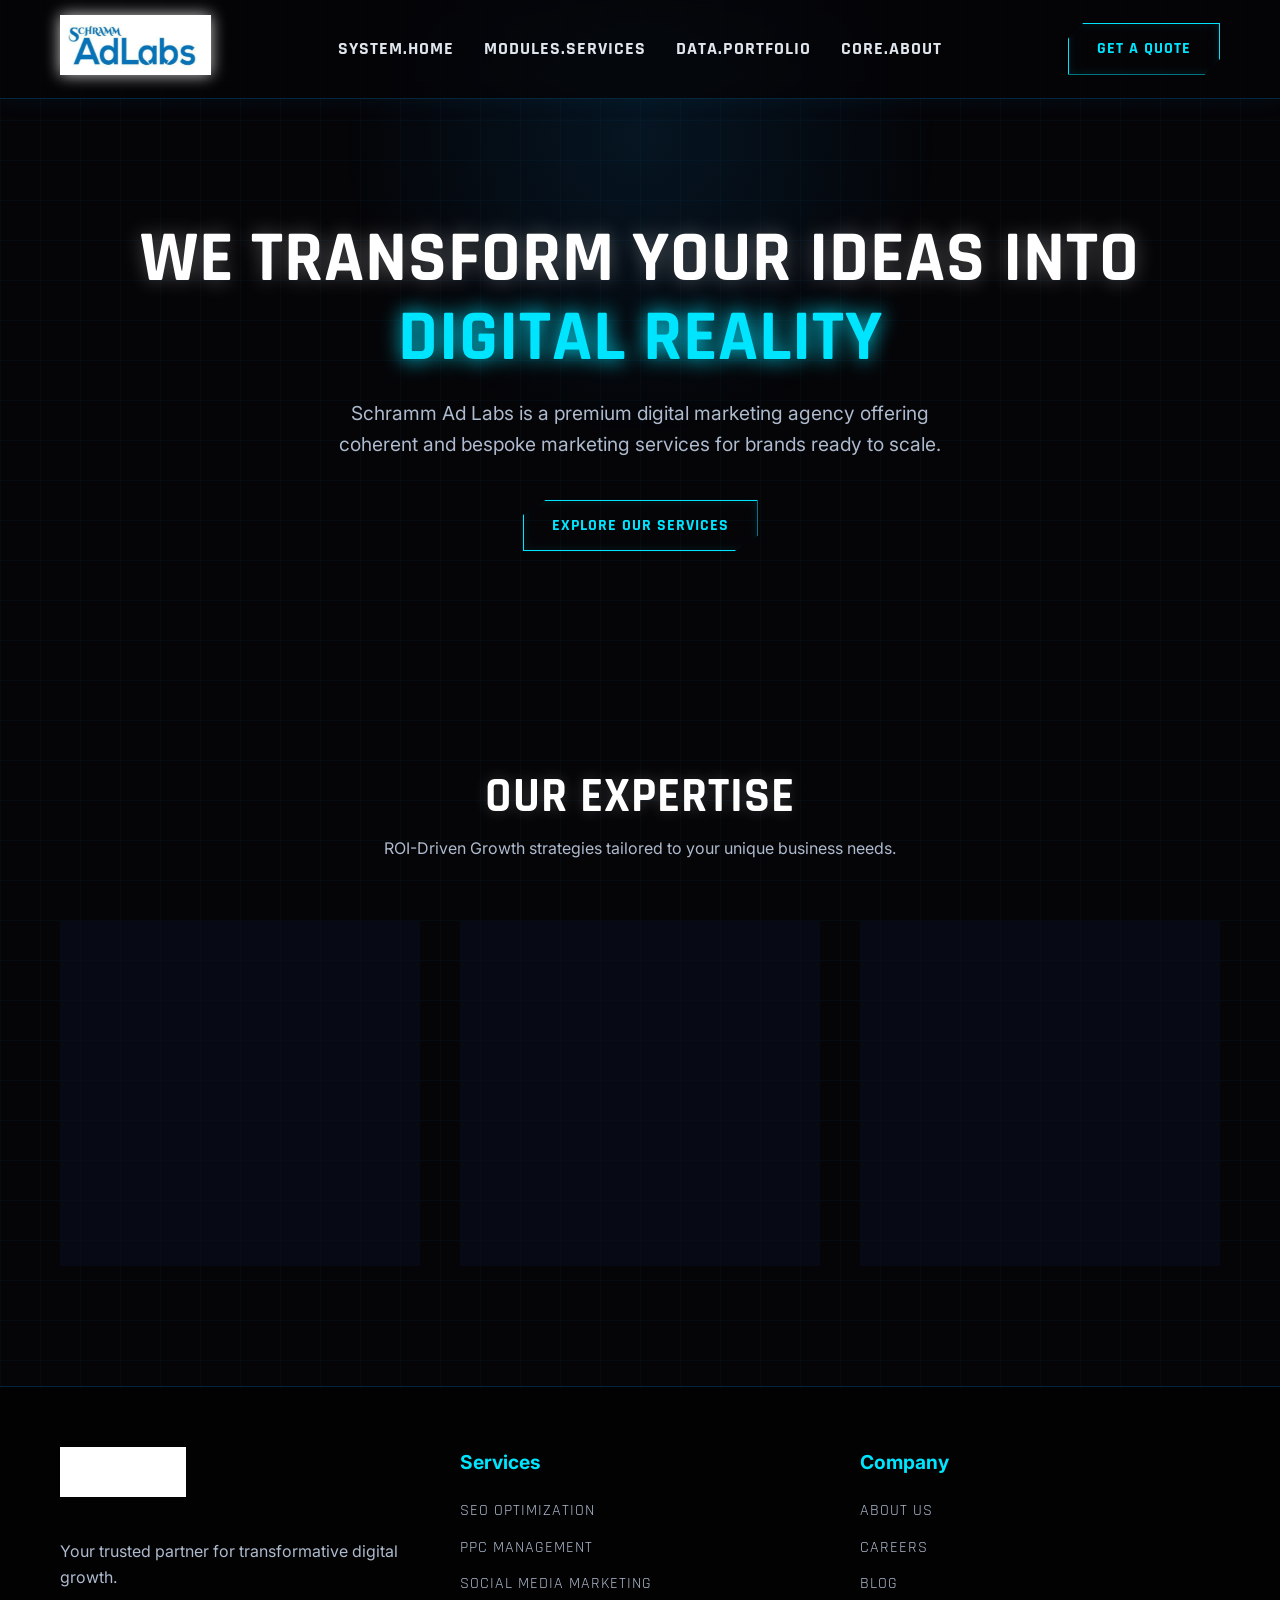
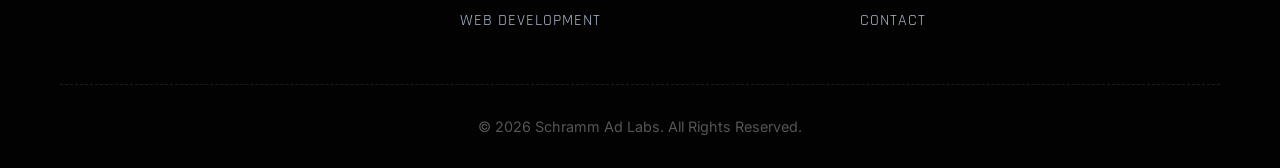
==== index.html @ 6c37725a "Update index.html" ====
<!DOCTYPE html>
<html lang="en">
<head>
    <meta charset="utf-8">
    <meta http-equiv="X-UA-Compatible" content="IE=edge">
    <meta name="viewport" content="width=device-width, initial-scale=1, maximum-scale=5, user-scalable=yes">
    <title>Schramm Ad Labs | High-Tech Digital Agency</title>
    <meta name="description" content="Grow your business with Schramm Ad Labs, a premium digital marketing agency offering SEO, PPC, social media marketing, and performance-driven strategies.">
    
    <!-- Google Fonts for Premium & High-Tech Typography -->
    <link rel="preconnect" href="https://fonts.googleapis.com">
    <link rel="preconnect" href="https://fonts.gstatic.com" crossorigin>
    <link href="https://fonts.googleapis.com/css2?family=Inter:wght@300;400;600&family=Rajdhani:wght@500;700;800&display=swap" rel="stylesheet">
    <link href="https://cdnjs.cloudflare.com/ajax/libs/font-awesome/6.6.0/css/all.min.css" rel="stylesheet">

    <style>
        /* =========================================
           CSS Variables - High Tech / Cyber Theme
           ========================================= */
        :root {
            --primary-blue: #0973BA; /* Extracted from the logo */
            --neon-cyan: #00e5ff;
            --bg-dark: #050508;
            --bg-glass: rgba(10, 15, 30, 0.65);
            --text-light: #e0e6ed;
            --white: #ffffff;
            --transition: all 0.4s cubic-bezier(0.25, 0.8, 0.25, 1);
        }

        /* =========================================
           Global Reset & High-Tech Background
           ========================================= */
        * {
            margin: 0;
            padding: 0;
            box-sizing: border-box;
        }

        body {
            font-family: 'Inter', sans-serif;
            color: var(--text-light);
            background-color: var(--bg-dark);
            /* Futuristic Grid Background */
            background-image: 
                linear-gradient(rgba(9, 115, 186, 0.05) 1px, transparent 1px),
                linear-gradient(90deg, rgba(9, 115, 186, 0.05) 1px, transparent 1px);
            background-size: 40px 40px;
            line-height: 1.6;
            overflow-x: hidden;
        }

        h1, h2, h3, .nav-links a, .btn-primary {
            font-family: 'Rajdhani', sans-serif;
            text-transform: uppercase;
            letter-spacing: 1px;
        }

        a {
            text-decoration: none;
            color: inherit;
        }

        .container {
            max-width: 1200px;
            margin: 0 auto;
            padding: 0 20px;
        }

        /* =========================================
           Pre-Loader Animations
           ========================================= */
        #preloader {
            position: fixed;
            top: 0;
            left: 0;
            width: 100%;
            height: 100%;
            background-color: var(--bg-dark);
            z-index: 9999;
            display: flex;
            justify-content: center;
            align-items: center;
            transition: opacity 0.5s ease;
        }

        .loader-ring {
            width: 100px;
            height: 100px;
            border-radius: 50%;
            border: 3px solid transparent;
            border-top-color: var(--neon-cyan);
            border-bottom-color: var(--primary-blue);
            animation: spin 1.5s linear infinite;
            box-shadow: 0 0 20px rgba(0, 229, 255, 0.2);
        }

        .loader-ring::before {
            content: '';
            position: absolute;
            top: 10px; left: 10px; right: 10px; bottom: 10px;
            border-radius: 50%;
            border: 3px solid transparent;
            border-left-color: var(--neon-cyan);
            animation: spin 1s linear infinite reverse;
        }

        @keyframes spin {
            0% { transform: rotate(0deg); }
            100% { transform: rotate(360deg); }
        }

        .loaded-content {
            opacity: 0;
            animation: fadeInUp 1s ease forwards 0.2s;
        }

        /* =========================================
           Header & Glassmorphism Navigation
           ========================================= */
        header {
            background: rgba(5, 5, 8, 0.85);
            backdrop-filter: blur(15px);
            position: fixed;
            width: 100%;
            top: 0;
            z-index: 1000;
            border-bottom: 1px solid rgba(9, 115, 186, 0.3);
            padding: 15px 0;
            box-shadow: 0 0 20px rgba(9, 115, 186, 0.1);
        }

        .nav-wrapper {
            display: flex;
            justify-content: space-between;
            align-items: center;
        }

        .logo img {
            max-height: 60px;
            filter: drop-shadow(0 0 8px rgba(255, 255, 255, 0.8));
            animation: pulseGlow 3s infinite alternate;
        }

        .nav-links {
            display: flex;
            gap: 30px;
            list-style: none;
        }

        .nav-links a {
            font-weight: 700;
            font-size: 1.1rem;
            color: var(--text-light);
            transition: var(--transition);
            position: relative;
        }

        .nav-links a::after {
            content: '';
            position: absolute;
            width: 0;
            height: 2px;
            bottom: -5px;
            left: 0;
            background-color: var(--neon-cyan);
            transition: var(--transition);
            box-shadow: 0 0 10px var(--neon-cyan);
        }

        .nav-links a:hover {
            color: var(--neon-cyan);
            text-shadow: 0 0 8px var(--neon-cyan);
        }

        .nav-links a:hover::after {
            width: 100%;
        }

        /* =========================================
           High-Tech Buttons
           ========================================= */
        .btn-primary {
            background: transparent;
            color: var(--neon-cyan);
            padding: 12px 28px;
            font-weight: 700;
            display: inline-block;
            transition: var(--transition);
            border: 1px solid var(--neon-cyan);
            box-shadow: 0 0 10px rgba(0, 229, 255, 0.2), inset 0 0 10px rgba(0, 229, 255, 0.1);
            position: relative;
            overflow: hidden;
            clip-path: polygon(10% 0, 100% 0, 100% 70%, 90% 100%, 0 100%, 0 30%);
        }

        .btn-primary:hover {
            background: var(--neon-cyan);
            color: var(--bg-dark);
            box-shadow: 0 0 20px var(--neon-cyan), inset 0 0 10px var(--white);
            transform: translateY(-2px);
        }

        /* =========================================
           Hero Section
           ========================================= */
        .hero {
            padding: 220px 0 120px;
            text-align: center;
            position: relative;
        }

        .hero::before {
            content: '';
            position: absolute;
            top: 20%;
            left: 50%;
            transform: translate(-50%, -50%);
            width: 600px;
            height: 600px;
            background: radial-gradient(circle, rgba(9, 115, 186, 0.15) 0%, transparent 70%);
            z-index: -1;
            animation: pulseGlow 4s infinite alternate;
        }

        .hero h1 {
            font-size: 4.5rem;
            font-weight: 800;
            margin-bottom: 20px;
            color: var(--white);
            line-height: 1.1;
            text-shadow: 0 0 20px rgba(255,255,255,0.3);
            animation: slideInDown 1s ease forwards 0.3s;
            opacity: 0;
        }

        .hero h1 span {
            color: var(--neon-cyan);
            text-shadow: 0 0 20px var(--neon-cyan);
        }

        .hero p {
            font-size: 1.2rem;
            color: #aebacd;
            max-width: 650px;
            margin: 0 auto 40px;
            animation: fadeInUp 1s ease forwards 0.6s;
            opacity: 0;
        }

        /* =========================================
           Animated Services Grid
           ========================================= */
        .services {
            padding: 80px 0 120px;
        }

        .section-header {
            text-align: center;
            margin-bottom: 60px;
        }

        .section-header h2 {
            font-size: 3rem;
            font-weight: 800;
            color: var(--white);
            text-shadow: 0 0 15px rgba(255,255,255,0.2);
        }

        .services-grid {
            display: grid;
            grid-template-columns: repeat(auto-fit, minmax(320px, 1fr));
            gap: 40px;
        }

        .service-card {
            background: var(--bg-glass);
            padding: 40px;
            border: 1px solid rgba(9, 115, 186, 0.3);
            backdrop-filter: blur(10px);
            transition: var(--transition);
            position: relative;
            overflow: hidden;
            opacity: 0;
            animation: fadeInUp 1s ease forwards 0.8s;
        }

        .service-card::before, .service-card::after {
            content: '';
            position: absolute;
            width: 20px;
            height: 20px;
            border: 2px solid transparent;
            transition: var(--transition);
        }

        .service-card::before {
            top: 0; left: 0;
            border-top-color: var(--primary-blue);
            border-left-color: var(--primary-blue);
        }

        .service-card::after {
            bottom: 0; right: 0;
            border-bottom-color: var(--primary-blue);
            border-right-color: var(--primary-blue);
        }

        .service-card:hover {
            transform: translateY(-10px) scale(1.02);
            border-color: var(--neon-cyan);
            box-shadow: 0 10px 30px rgba(0, 229, 255, 0.15), inset 0 0 20px rgba(0, 229, 255, 0.05);
        }

        .service-card:hover::before, .service-card:hover::after {
            border-color: var(--neon-cyan);
            width: 100%;
            height: 100%;
            opacity: 0.2;
        }

        .service-card i {
            font-size: 3rem;
            color: var(--neon-cyan);
            margin-bottom: 20px;
            text-shadow: 0 0 15px var(--neon-cyan);
            transition: var(--transition);
        }

        .service-card:hover i {
            transform: scale(1.1);
        }

        .service-card h3 {
            font-size: 1.5rem;
            margin-bottom: 15px;
            font-weight: 700;
            color: var(--white);
        }

        /* =========================================
           Global Animations
           ========================================= */
        @keyframes fadeInUp {
            from { opacity: 0; transform: translateY(40px); }
            to { opacity: 1; transform: translateY(0); }
        }

        @keyframes slideInDown {
            from { opacity: 0; transform: translateY(-40px); }
            to { opacity: 1; transform: translateY(0); }
        }

        @keyframes pulseGlow {
            from { opacity: 0.6; filter: brightness(1); }
            to { opacity: 1; filter: brightness(1.3); }
        }

        /* =========================================
           Footer
           ========================================= */
        footer {
            background: #020203;
            border-top: 1px solid rgba(9, 115, 186, 0.3);
            padding: 60px 0 30px;
        }

        .footer-grid {
            display: grid;
            grid-template-columns: repeat(auto-fit, minmax(200px, 1fr));
            gap: 40px;
            margin-bottom: 40px;
        }

        .footer-logo img {
            max-height: 50px;
            filter: brightness(0) invert(1);
            margin-bottom: 20px;
        }

        .footer-links h4 {
            font-size: 1.2rem;
            margin-bottom: 20px;
            color: var(--neon-cyan);
        }

        .footer-links ul {
            list-style: none;
        }

        .footer-links ul li {
            margin-bottom: 10px;
        }

        .footer-links ul li a {
            color: #aebacd;
            transition: var(--transition);
            font-family: 'Rajdhani', sans-serif;
            letter-spacing: 1px;
            text-transform: uppercase;
        }

        .footer-links ul li a:hover {
            color: var(--neon-cyan);
            text-shadow: 0 0 5px var(--neon-cyan);
        }

        .footer-bottom {
            text-align: center;
            padding-top: 30px;
            border-top: 1px dashed rgba(255,255,255,0.1);
            color: #555;
            font-size: 0.9rem;
        }

        /* Responsive Design */
        @media (max-width: 768px) {
            .nav-links { display: none; }
            .hero h1 { font-size: 2.8rem; }
            .hero { padding: 150px 0 80px; }
        }
    </style>
</head>
<body>

    <!-- Preloader -->
    <div id="preloader">
        <div class="loader-ring"></div>
    </div>

    <!-- Wrapped Content for Entrance Animation -->
    <div class="loaded-content">
        
        <!-- Header / Navigation -->
        <header>
            <div class="container nav-wrapper">
                <a href="/" class="logo">
                    <img src="image_33197f.png" alt="Schramm Ad Labs Logo">
                </a>
                <ul class="nav-links">
                    <li><a href="#">System.Home</a></li>
                    <li><a href="#services">Modules.Services</a></li>
                    <li><a href="#">Data.Portfolio</a></li>
                    <li><a href="#">Core.About</a></li>
                </ul>
                <a href="#contact" class="btn-primary">Get a Quote</a>
            </div>
        </header>

        <!-- Hero Section -->
        <section class="hero">
            <div class="container">
                <h1>We Transform Your Ideas Into <span>Digital Reality</span></h1>
                <p>Schramm Ad Labs is a premium digital marketing agency offering coherent and bespoke marketing services for brands ready to scale.</p>
                <a href="#services" class="btn-primary">Explore Our Services</a>
            </div>
        </section>

        <!-- Services Section -->
        <section id="services" class="services">
            <div class="container">
                <div class="section-header">
                    <h2>Our Expertise</h2>
                    <p style="color: #aebacd;">ROI-Driven Growth strategies tailored to your unique business needs.</p>
                </div>
                <div class="services-grid">
                    <div class="service-card" style="animation-delay: 0.6s;">
                        <i class="fa-solid fa-chart-line"></i>
                        <h3>Search Engine Optimization</h3>
                        <p>Drive organic traffic with our advanced keyword optimization, backlink building, and technical SEO indexing strategies.</p>
                    </div>
                    <div class="service-card" style="animation-delay: 0.8s;">
                        <i class="fa-solid fa-bullhorn"></i>
                        <h3>Digital Marketing Strategy</h3>
                        <p>Comprehensive communication campaigns that seamlessly align with your brand's overarching marketing goals.</p>
                    </div>
                    <div class="service-card" style="animation-delay: 1.0s;">
                        <i class="fa-solid fa-laptop-code"></i>
                        <h3>Web & Content Development</h3>
                        <p>Clever, skillful developers ensuring the creation of state-of-the-art web-based products optimized for conversions.</p>
                    </div>
                </div>
            </div>
        </section>

        <!-- Footer -->
        <footer>
            <div class="container">
                <div class="footer-grid">
                    <div class="footer-logo">
                        <img src="image_33197f.png" alt="Schramm Ad Labs Logo">
                        <p style="margin-top: 15px; color: #aebacd;">Your trusted partner for transformative digital growth.</p>
                    </div>
                    <div class="footer-links">
                        <h4>Services</h4>
                        <ul>
                            <li><a href="#">SEO Optimization</a></li>
                            <li><a href="#">PPC Management</a></li>
                            <li><a href="#">Social Media Marketing</a></li>
                            <li><a href="#">Web Development</a></li>
                        </ul>
                    </div>
                    <div class="footer-links">
                        <h4>Company</h4>
                        <ul>
                            <li><a href="#">About Us</a></li>
                            <li><a href="#">Careers</a></li>
                            <li><a href="#">Blog</a></li>
                            <li><a href="#">Contact</a></li>
                        </ul>
                    </div>
                </div>
                <div class="footer-bottom">
                    <p>&copy; 2026 Schramm Ad Labs. All Rights Reserved.</p>
                </div>
            </div>
        </footer>

    </div>

    <!-- JavaScript to Handle Preloader -->
    <script>
        window.addEventListener('load', function() {
            const preloader = document.getElementById('preloader');
            setTimeout(function() {
                preloader.style.opacity = '0';
                setTimeout(function() {
                    preloader.style.display = 'none';
                }, 500); 
            }, 800);
        });
    </script>
</body>
</html>
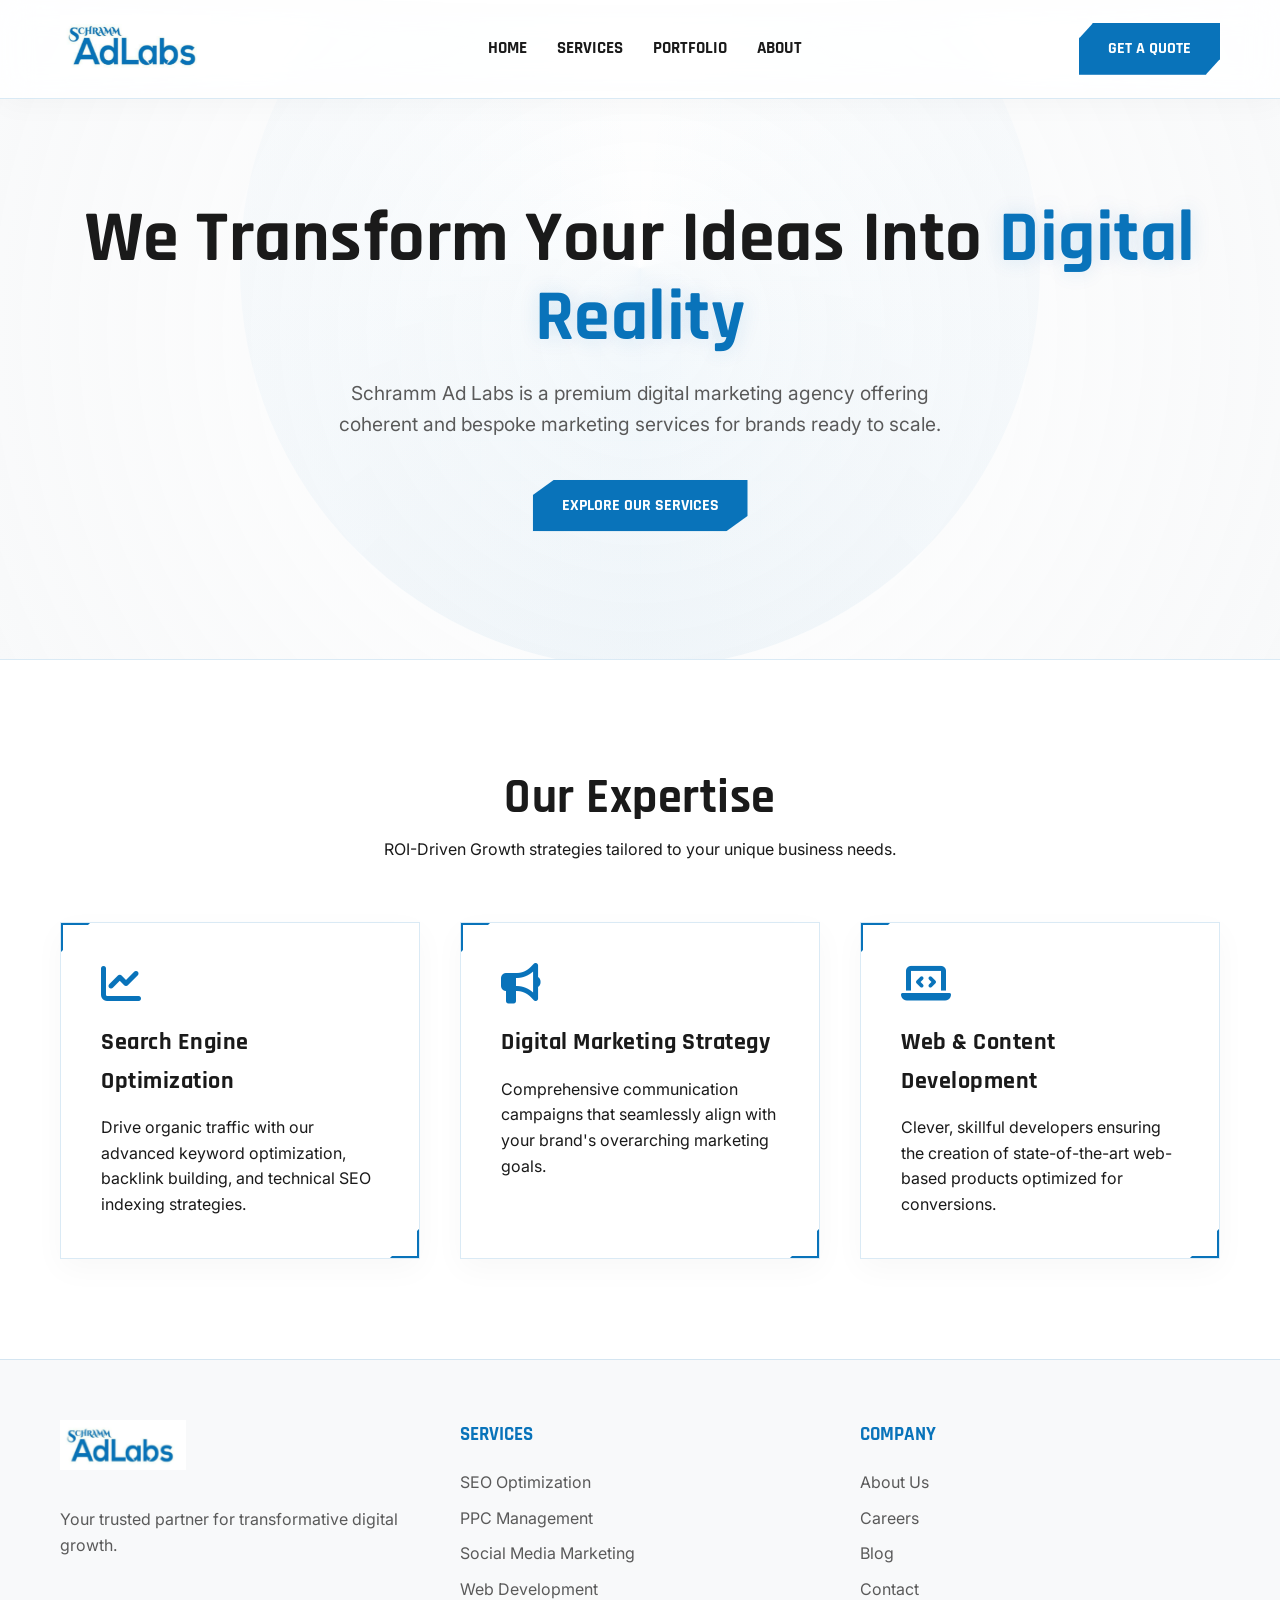
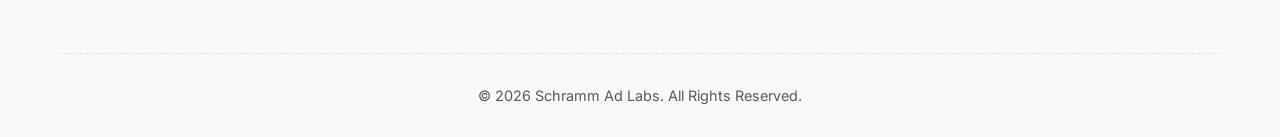
==== commit 68c8397e: "Update index.html" ====
--- a/index.html
+++ b/index.html
@@ -4,32 +4,29 @@
     <meta charset="utf-8">
     <meta http-equiv="X-UA-Compatible" content="IE=edge">
     <meta name="viewport" content="width=device-width, initial-scale=1, maximum-scale=5, user-scalable=yes">
-    <title>Schramm Ad Labs | High-Tech Digital Agency</title>
+    <title>Schramm Ad Labs | Premium Digital Marketing Agency</title>
     <meta name="description" content="Grow your business with Schramm Ad Labs, a premium digital marketing agency offering SEO, PPC, social media marketing, and performance-driven strategies.">
     
-    <!-- Google Fonts for Premium & High-Tech Typography -->
+    <!-- Google Fonts for Premium Typography (Inter + Rajdhani for tech feel) -->
     <link rel="preconnect" href="https://fonts.googleapis.com">
     <link rel="preconnect" href="https://fonts.gstatic.com" crossorigin>
-    <link href="https://fonts.googleapis.com/css2?family=Inter:wght@300;400;600&family=Rajdhani:wght@500;700;800&display=swap" rel="stylesheet">
+    <link href="https://fonts.googleapis.com/css2?family=Inter:wght@300;400;600;800&family=Rajdhani:wght@500;700&display=swap" rel="stylesheet">
     <link href="https://cdnjs.cloudflare.com/ajax/libs/font-awesome/6.6.0/css/all.min.css" rel="stylesheet">
 
     <style>
-        /* =========================================
-           CSS Variables - High Tech / Cyber Theme
-           ========================================= */
+        /* CSS Variables - High Tech Light Theme */
         :root {
             --primary-blue: #0973BA; /* Extracted from the logo */
-            --neon-cyan: #00e5ff;
-            --bg-dark: #050508;
-            --bg-glass: rgba(10, 15, 30, 0.65);
-            --text-light: #e0e6ed;
-            --white: #ffffff;
+            --tech-accent: #00d0ff;
+            --text-dark: #1A1A1A;
+            --text-light: #5A5A5A;
+            --bg-light: #F8F9FA;
+            --white: #FFFFFF;
+            --border-light: rgba(9, 115, 186, 0.15);
             --transition: all 0.4s cubic-bezier(0.25, 0.8, 0.25, 1);
         }
 
-        /* =========================================
-           Global Reset & High-Tech Background
-           ========================================= */
+        /* Global Reset & High-Tech Light Background */
         * {
             margin: 0;
             padding: 0;
@@ -38,21 +35,20 @@
 
         body {
             font-family: 'Inter', sans-serif;
-            color: var(--text-light);
-            background-color: var(--bg-dark);
-            /* Futuristic Grid Background */
+            color: var(--text-dark);
+            background-color: var(--bg-light);
+            /* Subtle Light Tech Grid */
             background-image: 
-                linear-gradient(rgba(9, 115, 186, 0.05) 1px, transparent 1px),
-                linear-gradient(90deg, rgba(9, 115, 186, 0.05) 1px, transparent 1px);
+                linear-gradient(rgba(9, 115, 186, 0.03) 1px, transparent 1px),
+                linear-gradient(90deg, rgba(9, 115, 186, 0.03) 1px, transparent 1px);
             background-size: 40px 40px;
             line-height: 1.6;
             overflow-x: hidden;
         }
 
-        h1, h2, h3, .nav-links a, .btn-primary {
+        h1, h2, h3 {
             font-family: 'Rajdhani', sans-serif;
-            text-transform: uppercase;
-            letter-spacing: 1px;
+            letter-spacing: 0.5px;
         }
 
         a {
@@ -66,16 +62,14 @@
             padding: 0 20px;
         }
 
-        /* =========================================
-           Pre-Loader Animations
-           ========================================= */
+        /* Pre-Loader Animations */
         #preloader {
             position: fixed;
             top: 0;
             left: 0;
             width: 100%;
             height: 100%;
-            background-color: var(--bg-dark);
+            background-color: var(--white);
             z-index: 9999;
             display: flex;
             justify-content: center;
@@ -88,10 +82,10 @@
             height: 100px;
             border-radius: 50%;
             border: 3px solid transparent;
-            border-top-color: var(--neon-cyan);
-            border-bottom-color: var(--primary-blue);
+            border-top-color: var(--primary-blue);
+            border-bottom-color: var(--tech-accent);
             animation: spin 1.5s linear infinite;
-            box-shadow: 0 0 20px rgba(0, 229, 255, 0.2);
+            box-shadow: 0 0 20px rgba(9, 115, 186, 0.1);
         }
 
         .loader-ring::before {
@@ -100,7 +94,7 @@
             top: 10px; left: 10px; right: 10px; bottom: 10px;
             border-radius: 50%;
             border: 3px solid transparent;
-            border-left-color: var(--neon-cyan);
+            border-left-color: var(--primary-blue);
             animation: spin 1s linear infinite reverse;
         }
 
@@ -114,19 +108,17 @@
             animation: fadeInUp 1s ease forwards 0.2s;
         }
 
-        /* =========================================
-           Header & Glassmorphism Navigation
-           ========================================= */
+        /* Header & Light Glassmorphism Navigation */
         header {
-            background: rgba(5, 5, 8, 0.85);
+            background: rgba(255, 255, 255, 0.85);
             backdrop-filter: blur(15px);
             position: fixed;
             width: 100%;
             top: 0;
             z-index: 1000;
-            border-bottom: 1px solid rgba(9, 115, 186, 0.3);
+            border-bottom: 1px solid var(--border-light);
             padding: 15px 0;
-            box-shadow: 0 0 20px rgba(9, 115, 186, 0.1);
+            box-shadow: 0 4px 30px rgba(0, 0, 0, 0.03);
         }
 
         .nav-wrapper {
@@ -137,8 +129,13 @@
 
         .logo img {
             max-height: 60px;
-            filter: drop-shadow(0 0 8px rgba(255, 255, 255, 0.8));
-            animation: pulseGlow 3s infinite alternate;
+            width: auto;
+            transition: var(--transition);
+        }
+        
+        .logo img:hover {
+            transform: scale(1.05);
+            filter: drop-shadow(0 0 10px rgba(9, 115, 186, 0.2));
         }
 
         .nav-links {
@@ -148,9 +145,11 @@
         }
 
         .nav-links a {
+            font-family: 'Rajdhani', sans-serif;
+            text-transform: uppercase;
             font-weight: 700;
-            font-size: 1.1rem;
-            color: var(--text-light);
+            font-size: 1.05rem;
+            color: var(--text-dark);
             transition: var(--transition);
             position: relative;
         }
@@ -162,96 +161,100 @@
             height: 2px;
             bottom: -5px;
             left: 0;
-            background-color: var(--neon-cyan);
-            transition: var(--transition);
-            box-shadow: 0 0 10px var(--neon-cyan);
+            background-color: var(--primary-blue);
+            transition: var(--transition);
         }
 
         .nav-links a:hover {
-            color: var(--neon-cyan);
-            text-shadow: 0 0 8px var(--neon-cyan);
+            color: var(--primary-blue);
         }
 
         .nav-links a:hover::after {
             width: 100%;
         }
 
-        /* =========================================
-           High-Tech Buttons
-           ========================================= */
+        /* Animated Tech Button */
         .btn-primary {
-            background: transparent;
-            color: var(--neon-cyan);
+            font-family: 'Rajdhani', sans-serif;
+            text-transform: uppercase;
+            background: var(--primary-blue);
+            color: var(--white);
             padding: 12px 28px;
             font-weight: 700;
             display: inline-block;
             transition: var(--transition);
-            border: 1px solid var(--neon-cyan);
-            box-shadow: 0 0 10px rgba(0, 229, 255, 0.2), inset 0 0 10px rgba(0, 229, 255, 0.1);
+            border: 1px solid var(--primary-blue);
+            box-shadow: 0 10px 20px rgba(9, 115, 186, 0.2);
             position: relative;
             overflow: hidden;
             clip-path: polygon(10% 0, 100% 0, 100% 70%, 90% 100%, 0 100%, 0 30%);
         }
 
         .btn-primary:hover {
-            background: var(--neon-cyan);
-            color: var(--bg-dark);
-            box-shadow: 0 0 20px var(--neon-cyan), inset 0 0 10px var(--white);
-            transform: translateY(-2px);
-        }
-
-        /* =========================================
-           Hero Section
-           ========================================= */
+            background: transparent;
+            color: var(--primary-blue);
+            transform: translateY(-3px);
+            box-shadow: 0 15px 25px rgba(9, 115, 186, 0.3);
+        }
+
+        /* Hero Section with Animations */
         .hero {
-            padding: 220px 0 120px;
+            padding: 200px 0 120px;
+            background: radial-gradient(circle at 50% 50%, rgba(255,255,255,0.9) 0%, var(--bg-light) 100%);
             text-align: center;
             position: relative;
-        }
-
+            overflow: hidden;
+        }
+
+        /* Rotating Background Element */
         .hero::before {
             content: '';
             position: absolute;
-            top: 20%;
+            top: -20%;
             left: 50%;
-            transform: translate(-50%, -50%);
-            width: 600px;
-            height: 600px;
-            background: radial-gradient(circle, rgba(9, 115, 186, 0.15) 0%, transparent 70%);
-            z-index: -1;
-            animation: pulseGlow 4s infinite alternate;
+            transform: translateX(-50%);
+            width: 800px;
+            height: 800px;
+            background: conic-gradient(from 0deg, transparent, rgba(9, 115, 186, 0.05), transparent);
+            border-radius: 50%;
+            animation: spin 20s linear infinite;
+            z-index: 0;
+        }
+
+        .hero .container {
+            position: relative;
+            z-index: 1;
         }
 
         .hero h1 {
             font-size: 4.5rem;
             font-weight: 800;
             margin-bottom: 20px;
-            color: var(--white);
+            color: var(--text-dark);
             line-height: 1.1;
-            text-shadow: 0 0 20px rgba(255,255,255,0.3);
             animation: slideInDown 1s ease forwards 0.3s;
             opacity: 0;
         }
 
         .hero h1 span {
-            color: var(--neon-cyan);
-            text-shadow: 0 0 20px var(--neon-cyan);
+            color: var(--primary-blue);
+            text-shadow: 0 0 20px rgba(9, 115, 186, 0.15);
         }
 
         .hero p {
             font-size: 1.2rem;
-            color: #aebacd;
+            color: var(--text-light);
             max-width: 650px;
             margin: 0 auto 40px;
             animation: fadeInUp 1s ease forwards 0.6s;
             opacity: 0;
         }
 
-        /* =========================================
-           Animated Services Grid
-           ========================================= */
+        /* Services Grid with Tech Hover Effects */
         .services {
-            padding: 80px 0 120px;
+            padding: 100px 0;
+            background-color: var(--white);
+            border-top: 1px solid var(--border-light);
         }
 
         .section-header {
@@ -262,21 +265,20 @@
         .section-header h2 {
             font-size: 3rem;
             font-weight: 800;
-            color: var(--white);
-            text-shadow: 0 0 15px rgba(255,255,255,0.2);
+            color: var(--text-dark);
         }
 
         .services-grid {
             display: grid;
-            grid-template-columns: repeat(auto-fit, minmax(320px, 1fr));
+            grid-template-columns: repeat(auto-fit, minmax(300px, 1fr));
             gap: 40px;
         }
 
         .service-card {
-            background: var(--bg-glass);
+            background: var(--white);
             padding: 40px;
-            border: 1px solid rgba(9, 115, 186, 0.3);
-            backdrop-filter: blur(10px);
+            box-shadow: 0 10px 30px rgba(0,0,0,0.03);
+            border: 1px solid var(--border-light);
             transition: var(--transition);
             position: relative;
             overflow: hidden;
@@ -284,11 +286,12 @@
             animation: fadeInUp 1s ease forwards 0.8s;
         }
 
+        /* Tech Corner Accents */
         .service-card::before, .service-card::after {
             content: '';
             position: absolute;
-            width: 20px;
-            height: 20px;
+            width: 25px;
+            height: 25px;
             border: 2px solid transparent;
             transition: var(--transition);
         }
@@ -306,23 +309,22 @@
         }
 
         .service-card:hover {
-            transform: translateY(-10px) scale(1.02);
-            border-color: var(--neon-cyan);
-            box-shadow: 0 10px 30px rgba(0, 229, 255, 0.15), inset 0 0 20px rgba(0, 229, 255, 0.05);
+            transform: translateY(-8px);
+            box-shadow: 0 20px 40px rgba(9, 115, 186, 0.08);
+            border-color: rgba(9, 115, 186, 0.3);
         }
 
         .service-card:hover::before, .service-card:hover::after {
-            border-color: var(--neon-cyan);
             width: 100%;
             height: 100%;
-            opacity: 0.2;
+            opacity: 0.1;
+            border-color: var(--primary-blue);
         }
 
         .service-card i {
-            font-size: 3rem;
-            color: var(--neon-cyan);
+            font-size: 2.5rem;
+            color: var(--primary-blue);
             margin-bottom: 20px;
-            text-shadow: 0 0 15px var(--neon-cyan);
             transition: var(--transition);
         }
 
@@ -334,12 +336,10 @@
             font-size: 1.5rem;
             margin-bottom: 15px;
             font-weight: 700;
-            color: var(--white);
-        }
-
-        /* =========================================
-           Global Animations
-           ========================================= */
+            color: var(--text-dark);
+        }
+
+        /* Global Keyframes */
         @keyframes fadeInUp {
             from { opacity: 0; transform: translateY(40px); }
             to { opacity: 1; transform: translateY(0); }
@@ -350,17 +350,10 @@
             to { opacity: 1; transform: translateY(0); }
         }
 
-        @keyframes pulseGlow {
-            from { opacity: 0.6; filter: brightness(1); }
-            to { opacity: 1; filter: brightness(1.3); }
-        }
-
-        /* =========================================
-           Footer
-           ========================================= */
+        /* Light Theme Footer */
         footer {
-            background: #020203;
-            border-top: 1px solid rgba(9, 115, 186, 0.3);
+            background: var(--bg-light);
+            border-top: 1px solid var(--border-light);
             padding: 60px 0 30px;
         }
 
@@ -373,14 +366,15 @@
 
         .footer-logo img {
             max-height: 50px;
-            filter: brightness(0) invert(1);
             margin-bottom: 20px;
         }
 
         .footer-links h4 {
+            font-family: 'Rajdhani', sans-serif;
             font-size: 1.2rem;
             margin-bottom: 20px;
-            color: var(--neon-cyan);
+            color: var(--primary-blue);
+            text-transform: uppercase;
         }
 
         .footer-links ul {
@@ -392,23 +386,20 @@
         }
 
         .footer-links ul li a {
-            color: #aebacd;
-            transition: var(--transition);
-            font-family: 'Rajdhani', sans-serif;
-            letter-spacing: 1px;
-            text-transform: uppercase;
+            color: var(--text-light);
+            transition: var(--transition);
         }
 
         .footer-links ul li a:hover {
-            color: var(--neon-cyan);
-            text-shadow: 0 0 5px var(--neon-cyan);
+            color: var(--primary-blue);
+            padding-left: 5px;
         }
 
         .footer-bottom {
             text-align: center;
             padding-top: 30px;
-            border-top: 1px dashed rgba(255,255,255,0.1);
-            color: #555;
+            border-top: 1px dashed var(--border-light);
+            color: var(--text-light);
             font-size: 0.9rem;
         }
 
@@ -422,14 +413,13 @@
 </head>
 <body>
 
-    <!-- Preloader -->
+    <!-- Light Theme Preloader -->
     <div id="preloader">
         <div class="loader-ring"></div>
     </div>
 
     <!-- Wrapped Content for Entrance Animation -->
     <div class="loaded-content">
-        
         <!-- Header / Navigation -->
         <header>
             <div class="container nav-wrapper">
@@ -437,10 +427,10 @@
                     <img src="image_33197f.png" alt="Schramm Ad Labs Logo">
                 </a>
                 <ul class="nav-links">
-                    <li><a href="#">System.Home</a></li>
-                    <li><a href="#services">Modules.Services</a></li>
-                    <li><a href="#">Data.Portfolio</a></li>
-                    <li><a href="#">Core.About</a></li>
+                    <li><a href="#">Home</a></li>
+                    <li><a href="#">Services</a></li>
+                    <li><a href="#">Portfolio</a></li>
+                    <li><a href="#">About</a></li>
                 </ul>
                 <a href="#contact" class="btn-primary">Get a Quote</a>
             </div>
@@ -460,7 +450,7 @@
             <div class="container">
                 <div class="section-header">
                     <h2>Our Expertise</h2>
-                    <p style="color: #aebacd;">ROI-Driven Growth strategies tailored to your unique business needs.</p>
+                    <p>ROI-Driven Growth strategies tailored to your unique business needs.</p>
                 </div>
                 <div class="services-grid">
                     <div class="service-card" style="animation-delay: 0.6s;">
@@ -482,13 +472,13 @@
             </div>
         </section>
 
-        <!-- Footer -->
+        <!-- Light Footer -->
         <footer>
             <div class="container">
                 <div class="footer-grid">
                     <div class="footer-logo">
                         <img src="image_33197f.png" alt="Schramm Ad Labs Logo">
-                        <p style="margin-top: 15px; color: #aebacd;">Your trusted partner for transformative digital growth.</p>
+                        <p style="color: var(--text-light); margin-top: 10px;">Your trusted partner for transformative digital growth.</p>
                     </div>
                     <div class="footer-links">
                         <h4>Services</h4>
@@ -514,7 +504,6 @@
                 </div>
             </div>
         </footer>
-
     </div>
 
     <!-- JavaScript to Handle Preloader -->
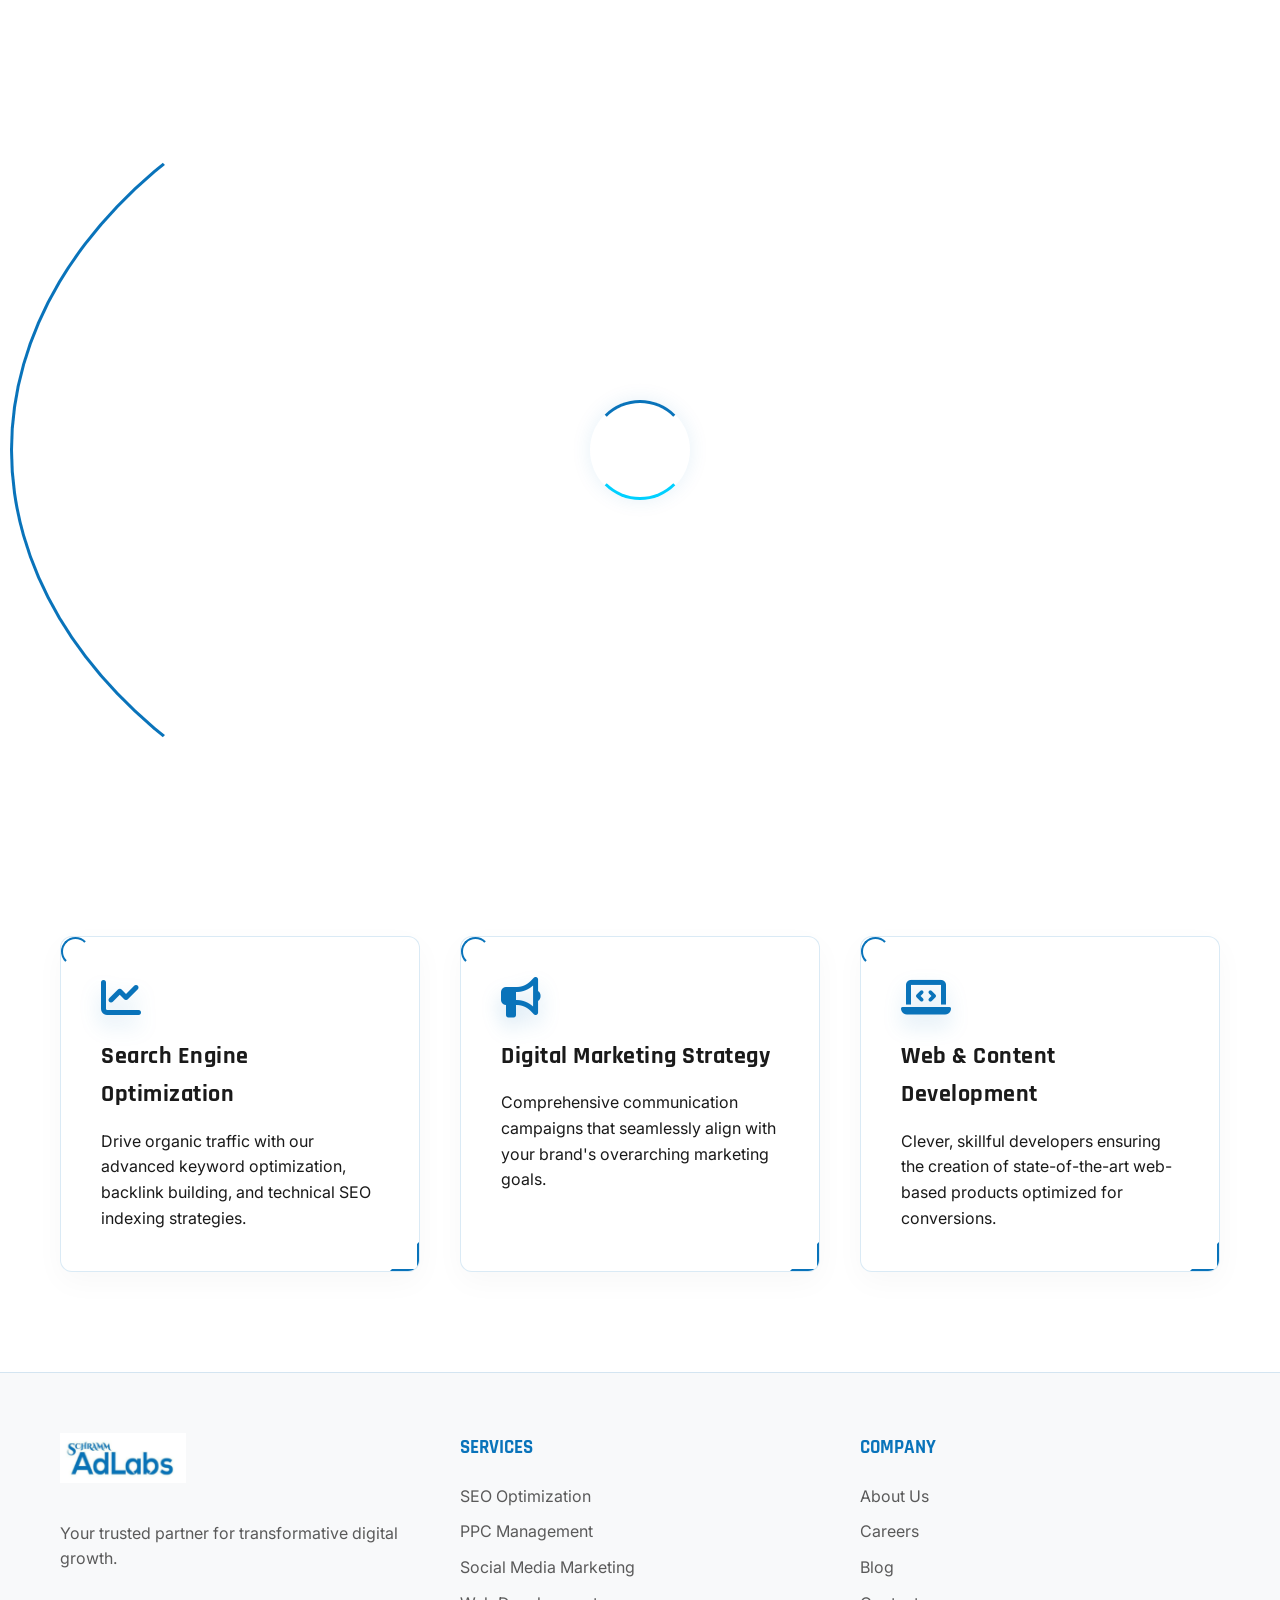
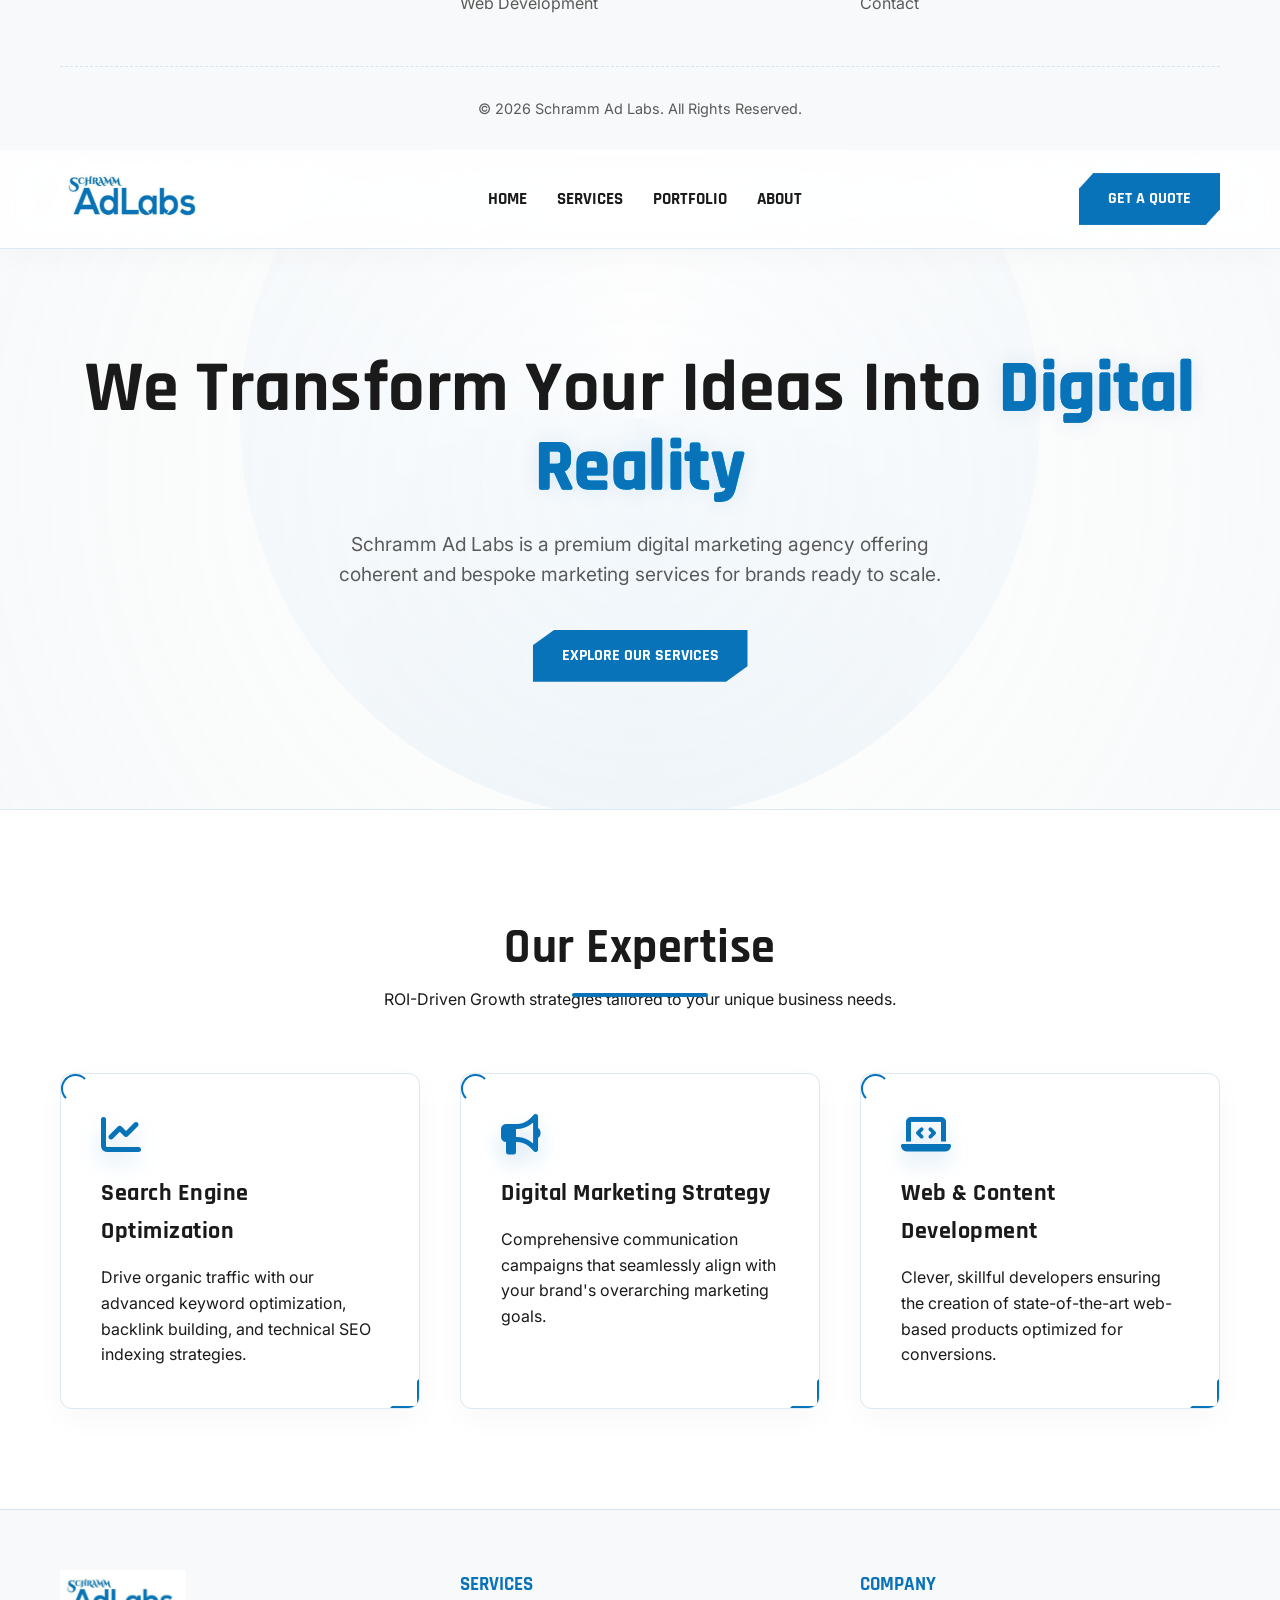
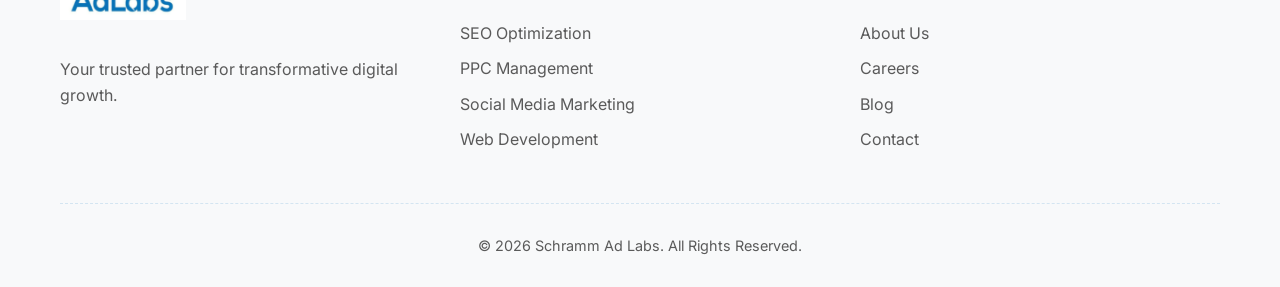
==== commit 9928b077: "Update index.html" ====
--- a/index.html
+++ b/index.html
@@ -1,4 +1,126 @@
-<!DOCTYPE html>
+<!DOCTYPE html><!DOCTYPE html>
+<html lang="en">
+<head>
+    <meta charset="utf-8">
+    <meta http-equiv="X-UA-Compatible" content="IE=edge">
+    <meta name="viewport" content="width=device-width, initial-scale=1, maximum-scale=5, user-scalable=yes">
+    <title>Schramm Ad Labs | Premium Digital Marketing Agency</title>
+    
+    <!-- Google Fonts for Premium Tech Typography -->
+    <link rel="preconnect" href="https://fonts.googleapis.com">
+    <link rel="preconnect" href="https://fonts.gstatic.com" crossorigin>
+    <link href="https://fonts.googleapis.com/css2?family=Inter:wght@300;400;600;800&family=Rajdhani:wght@500;700&display=swap" rel="stylesheet">
+    <link href="https://cdnjs.cloudflare.com/ajax/libs/font-awesome/6.6.0/css/all.min.css" rel="stylesheet">
+    
+    <link rel="stylesheet" href="style.css">
+</head>
+<body>
+
+    <!-- Light Theme Preloader -->
+    <div id="preloader">
+        <div class="loader-ring"></div>
+        <div style="margin-top: 20px; font-family: 'Rajdhani', sans-serif; font-weight: 700; color: var(--primary-blue); letter-spacing: 2px;">INITIALIZING_</div>
+    </div>
+
+    <!-- Header / Navigation -->
+    <header>
+        <div class="container nav-wrapper">
+            <a href="index.html" class="logo">
+                <img src="image_33197f.png" alt="Schramm Ad Labs Logo">
+            </a>
+            <ul class="nav-links">
+                <!-- Added data-text for the rolling text hover animation -->
+                <li><a href="index.html" data-text="Home">Home</a></li>
+                <li><a href="services.html" data-text="Services">Services</a></li>
+                <li><a href="portfolio.html" data-text="Portfolio">Portfolio</a></li>
+                <li><a href="about.html" data-text="About">About</a></li>
+            </ul>
+            <a href="contact.html" class="btn-primary">
+                Get a Quote <i class="fa-solid fa-arrow-right"></i>
+            </a>
+        </div>
+    </header>
+
+    <!-- Hero Section -->
+    <section class="hero">
+        <div class="hero-orb"></div>
+        <div class="container">
+            <h1 class="reveal">Transforming Ideas Into <span>Digital Reality</span></h1>
+            <!-- Added id for the typewriter JS effect. Left empty on purpose! -->
+            <p id="typewriter-text"></p>
+            <a href="services.html" class="btn-primary reveal" style="transition-delay: 0.3s;">
+                Explore Systems <i class="fa-solid fa-microchip"></i>
+            </a>
+        </div>
+    </section>
+
+    <!-- Services Section -->
+    <section id="services" class="services">
+        <div class="container">
+            <div class="section-header reveal">
+                <h2>Our Expertise</h2>
+                <p style="margin-top: 15px; color: var(--text-light);">ROI-Driven Growth strategies tailored to your unique business needs.</p>
+            </div>
+            <div class="services-grid">
+                <!-- Added "reveal" class for scroll-in animations -->
+                <div class="service-card reveal">
+                    <i class="fa-solid fa-chart-line"></i>
+                    <h3>Search Engine Optimization</h3>
+                    <p>Drive organic traffic with our advanced keyword optimization, backlink building, and technical SEO indexing strategies.</p>
+                </div>
+                <div class="service-card reveal" style="transition-delay: 0.2s;">
+                    <i class="fa-solid fa-bullhorn"></i>
+                    <h3>Digital Marketing Strategy</h3>
+                    <p>Comprehensive communication campaigns that seamlessly align with your brand's overarching marketing goals.</p>
+                </div>
+                <div class="service-card reveal" style="transition-delay: 0.4s;">
+                    <i class="fa-solid fa-laptop-code"></i>
+                    <h3>Web & Content Development</h3>
+                    <p>Clever, skillful developers ensuring the creation of state-of-the-art web-based products optimized for conversions.</p>
+                </div>
+            </div>
+        </div>
+    </section>
+
+    <!-- Light Footer -->
+    <footer>
+        <div class="container">
+            <div class="footer-grid">
+                <div class="footer-logo reveal">
+                    <a href="index.html">
+                        <img src="image_33197f.png" alt="Schramm Ad Labs Logo">
+                    </a>
+                    <p style="color: var(--text-light); margin-top: 10px;">Your trusted partner for transformative digital growth.</p>
+                </div>
+                <div class="footer-links reveal" style="transition-delay: 0.2s;">
+                    <h4>Services</h4>
+                    <ul>
+                        <li><a href="services.html">SEO Optimization</a></li>
+                        <li><a href="services.html">PPC Management</a></li>
+                        <li><a href="services.html">Social Media Marketing</a></li>
+                        <li><a href="services.html">Web Development</a></li>
+                    </ul>
+                </div>
+                <div class="footer-links reveal" style="transition-delay: 0.4s;">
+                    <h4>Company</h4>
+                    <ul>
+                        <li><a href="about.html">About Us</a></li>
+                        <li><a href="careers.html">Careers</a></li>
+                        <li><a href="blog.html">Blog</a></li>
+                        <li><a href="contact.html">Contact</a></li>
+                    </ul>
+                </div>
+            </div>
+            <div class="footer-bottom">
+                <p>&copy; 2026 Schramm Ad Labs. All Rights Reserved.</p>
+            </div>
+        </div>
+    </footer>
+
+    <!-- Scripts -->
+    <script src="app.js"></script>
+</body>
+</html>
 <html lang="en">
 <head>
     <meta charset="utf-8">
@@ -423,16 +545,16 @@
         <!-- Header / Navigation -->
         <header>
             <div class="container nav-wrapper">
-                <a href="/" class="logo">
+                <a href="index.html" class="logo">
                     <img src="image_33197f.png" alt="Schramm Ad Labs Logo">
                 </a>
                 <ul class="nav-links">
-                    <li><a href="#">Home</a></li>
-                    <li><a href="#">Services</a></li>
-                    <li><a href="#">Portfolio</a></li>
-                    <li><a href="#">About</a></li>
+                    <li><a href="index.html">Home</a></li>
+                    <li><a href="services.html">Services</a></li>
+                    <li><a href="portfolio.html">Portfolio</a></li>
+                    <li><a href="about.html">About</a></li>
                 </ul>
-                <a href="#contact" class="btn-primary">Get a Quote</a>
+                <a href="contact.html" class="btn-primary">Get a Quote</a>
             </div>
         </header>
 
@@ -441,7 +563,7 @@
             <div class="container">
                 <h1>We Transform Your Ideas Into <span>Digital Reality</span></h1>
                 <p>Schramm Ad Labs is a premium digital marketing agency offering coherent and bespoke marketing services for brands ready to scale.</p>
-                <a href="#services" class="btn-primary">Explore Our Services</a>
+                <a href="services.html" class="btn-primary">Explore Our Services</a>
             </div>
         </section>
 
@@ -477,25 +599,27 @@
             <div class="container">
                 <div class="footer-grid">
                     <div class="footer-logo">
-                        <img src="image_33197f.png" alt="Schramm Ad Labs Logo">
+                        <a href="index.html">
+                            <img src="image_33197f.png" alt="Schramm Ad Labs Logo">
+                        </a>
                         <p style="color: var(--text-light); margin-top: 10px;">Your trusted partner for transformative digital growth.</p>
                     </div>
                     <div class="footer-links">
                         <h4>Services</h4>
                         <ul>
-                            <li><a href="#">SEO Optimization</a></li>
-                            <li><a href="#">PPC Management</a></li>
-                            <li><a href="#">Social Media Marketing</a></li>
-                            <li><a href="#">Web Development</a></li>
+                            <li><a href="services.html">SEO Optimization</a></li>
+                            <li><a href="services.html">PPC Management</a></li>
+                            <li><a href="services.html">Social Media Marketing</a></li>
+                            <li><a href="services.html">Web Development</a></li>
                         </ul>
                     </div>
                     <div class="footer-links">
                         <h4>Company</h4>
                         <ul>
-                            <li><a href="#">About Us</a></li>
-                            <li><a href="#">Careers</a></li>
-                            <li><a href="#">Blog</a></li>
-                            <li><a href="#">Contact</a></li>
+                            <li><a href="about.html">About Us</a></li>
+                            <li><a href="careers.html">Careers</a></li>
+                            <li><a href="blog.html">Blog</a></li>
+                            <li><a href="contact.html">Contact</a></li>
                         </ul>
                     </div>
                 </div>
--- a/style.css
+++ b/style.css
@@ -0,0 +1,196 @@
+/* =========================================
+   CSS Variables - High Tech Light Theme
+   ========================================= */
+:root {
+    --primary-blue: #0973BA;
+    --tech-accent: #00d0ff;
+    --text-dark: #1A1A1A;
+    --text-light: #5A5A5A;
+    --bg-light: #F8F9FA;
+    --white: #FFFFFF;
+    --border-light: rgba(9, 115, 186, 0.15);
+    --transition: all 0.4s cubic-bezier(0.25, 0.8, 0.25, 1);
+}
+
+* { margin: 0; padding: 0; box-sizing: border-box; }
+
+body {
+    font-family: 'Inter', sans-serif;
+    color: var(--text-dark);
+    background-color: var(--bg-light);
+    line-height: 1.6;
+    overflow-x: hidden;
+    position: relative;
+}
+
+/* Animated Panning Grid Background */
+body::before {
+    content: "";
+    position: fixed;
+    top: -50%; left: -50%; width: 200%; height: 200%;
+    background-image: 
+        linear-gradient(rgba(9, 115, 186, 0.04) 1px, transparent 1px),
+        linear-gradient(90deg, rgba(9, 115, 186, 0.04) 1px, transparent 1px);
+    background-size: 50px 50px;
+    z-index: -1;
+    animation: panGrid 40s linear infinite;
+    pointer-events: none;
+}
+
+@keyframes panGrid {
+    0% { transform: translateY(0) translateX(0); }
+    100% { transform: translateY(50px) translateX(50px); }
+}
+
+h1, h2, h3 { font-family: 'Rajdhani', sans-serif; letter-spacing: 0.5px; }
+a { text-decoration: none; color: inherit; }
+.container { max-width: 1200px; margin: 0 auto; padding: 0 20px; position: relative; z-index: 2; }
+
+/* Pre-Loader */
+#preloader {
+    position: fixed; top: 0; left: 0; width: 100%; height: 100%;
+    background-color: var(--white); z-index: 9999;
+    display: flex; flex-direction: column; justify-content: center; align-items: center;
+    transition: opacity 0.5s ease;
+}
+.loader-ring {
+    width: 100px; height: 100px; border-radius: 50%; border: 3px solid transparent;
+    border-top-color: var(--primary-blue); border-bottom-color: var(--tech-accent);
+    animation: spin 1s cubic-bezier(0.68, -0.55, 0.265, 1.55) infinite; 
+    box-shadow: 0 0 30px rgba(9, 115, 186, 0.15);
+}
+.loader-ring::before {
+    content: ''; position: absolute; top: 10px; left: 10px; right: 10px; bottom: 10px;
+    border-radius: 50%; border: 3px solid transparent; border-left-color: var(--primary-blue);
+    animation: spin 0.8s linear infinite reverse;
+}
+@keyframes spin { 0% { transform: rotate(0deg); } 100% { transform: rotate(360deg); } }
+
+/* Header */
+header {
+    background: rgba(255, 255, 255, 0.7); backdrop-filter: blur(20px);
+    position: fixed; width: 100%; top: 0; z-index: 1000;
+    border-bottom: 1px solid var(--border-light); padding: 15px 0;
+    box-shadow: 0 10px 30px rgba(0, 0, 0, 0.02);
+    transition: var(--transition);
+}
+.nav-wrapper { display: flex; justify-content: space-between; align-items: center; }
+.logo img { max-height: 55px; width: auto; transition: var(--transition); }
+.logo img:hover { transform: scale(1.05) rotate(-2deg); filter: drop-shadow(0 0 15px rgba(9, 115, 186, 0.3)); }
+.nav-links { display: flex; gap: 35px; list-style: none; }
+.nav-links a {
+    font-family: 'Rajdhani', sans-serif; text-transform: uppercase; font-weight: 700;
+    font-size: 1.05rem; color: var(--text-dark); transition: var(--transition); position: relative;
+    overflow: hidden; padding: 5px 0;
+}
+.nav-links a::before {
+    content: attr(data-text); position: absolute; top: 100%; left: 0;
+    color: var(--primary-blue); transition: var(--transition);
+}
+.nav-links a:hover { transform: translateY(-30%); color: transparent; }
+.nav-links a:hover::before { top: 0; }
+
+/* Cyber-Scan Button */
+.btn-primary {
+    font-family: 'Rajdhani', sans-serif; text-transform: uppercase;
+    background: var(--primary-blue); color: var(--white); padding: 12px 30px;
+    font-weight: 700; display: inline-flex; align-items: center; gap: 10px; transition: var(--transition);
+    border: 1px solid var(--primary-blue); box-shadow: 0 10px 25px rgba(9, 115, 186, 0.2);
+    position: relative; overflow: hidden; clip-path: polygon(10% 0, 100% 0, 100% 75%, 90% 100%, 0 100%, 0 25%);
+    z-index: 1;
+}
+.btn-primary::before {
+    content: ''; position: absolute; top: 0; left: -100%; width: 50%; height: 100%;
+    background: linear-gradient(90deg, transparent, rgba(255,255,255,0.4), transparent);
+    transform: skewX(-20deg); transition: 0.5s ease; z-index: -1;
+}
+.btn-primary:hover {
+    background: var(--white); color: var(--primary-blue); transform: translateY(-3px) scale(1.02);
+    box-shadow: 0 15px 35px rgba(9, 115, 186, 0.3);
+}
+.btn-primary:hover::before { left: 150%; }
+
+/* Hero Section */
+.hero {
+    padding: 220px 0 120px;
+    background: radial-gradient(circle at 50% 50%, rgba(255,255,255,0.95) 0%, transparent 100%);
+    text-align: center; position: relative; overflow: hidden;
+}
+.hero-orb {
+    position: absolute; top: 20%; left: 50%; transform: translateX(-50%);
+    width: 600px; height: 600px; border-radius: 50%;
+    background: conic-gradient(from 0deg, transparent, rgba(9,115,186,0.08), transparent);
+    animation: spin 15s linear infinite; z-index: 0;
+}
+.hero h1 { font-size: 5rem; font-weight: 800; line-height: 1.1; margin-bottom: 20px; }
+.hero h1 span {
+    color: transparent; -webkit-text-stroke: 1.5px var(--primary-blue);
+    background: linear-gradient(90deg, var(--primary-blue), var(--tech-accent));
+    -webkit-background-clip: text; animation: pulseGlow 3s infinite alternate;
+}
+.hero p {
+    font-size: 1.25rem; color: var(--text-light); max-width: 650px; margin: 0 auto 40px;
+    min-height: 60px; /* Space for typewriter */
+}
+
+/* Scroll Reveal Animations */
+.reveal { opacity: 0; transform: translateY(60px); transition: all 0.8s cubic-bezier(0.25, 0.8, 0.25, 1); }
+.reveal.active { opacity: 1; transform: translateY(0); }
+
+/* Services */
+.services { padding: 120px 0; background-color: rgba(255,255,255,0.4); border-top: 1px solid var(--border-light); backdrop-filter: blur(10px); }
+.section-header { text-align: center; margin-bottom: 70px; }
+.section-header h2 { font-size: 3.5rem; font-weight: 800; color: var(--text-dark); display: inline-block; position: relative; }
+.section-header h2::after {
+    content: ''; position: absolute; bottom: -10px; left: 25%; width: 50%; height: 4px;
+    background: var(--primary-blue); border-radius: 2px;
+}
+.services-grid { display: grid; grid-template-columns: repeat(auto-fit, minmax(320px, 1fr)); gap: 40px; }
+
+/* Floating Tech Cards */
+.service-card {
+    background: rgba(255, 255, 255, 0.9); padding: 50px 40px; box-shadow: 0 10px 40px rgba(0,0,0,0.04);
+    border: 1px solid var(--border-light); border-radius: 12px; transition: var(--transition);
+    position: relative; overflow: hidden; z-index: 1;
+    animation: float 6s ease-in-out infinite;
+}
+.service-card:nth-child(2) { animation-delay: -2s; }
+.service-card:nth-child(3) { animation-delay: -4s; }
+
+@keyframes float {
+    0% { transform: translateY(0px); }
+    50% { transform: translateY(-15px); }
+    100% { transform: translateY(0px); }
+}
+
+/* Card Hover Tech Ring */
+.service-card::before {
+    content: ''; position: absolute; top: -50px; right: -50px; width: 150px; height: 150px;
+    border-radius: 50%; border: 2px dashed rgba(9, 115, 186, 0.2); transition: var(--transition);
+    animation: spin 10s linear infinite; z-index: -1;
+}
+.service-card:hover { box-shadow: 0 30px 60px rgba(9, 115, 186, 0.1); border-color: rgba(9, 115, 186, 0.4); animation-play-state: paused; transform: translateY(-10px) scale(1.02); }
+.service-card:hover::before { border-color: var(--primary-blue); background: rgba(9, 115, 186, 0.05); }
+
+.service-card i {
+    font-size: 3rem; color: var(--primary-blue); margin-bottom: 25px; transition: var(--transition);
+    filter: drop-shadow(0 10px 10px rgba(9, 115, 186, 0.2));
+}
+.service-card:hover i { transform: scale(1.15) rotateY(15deg); color: var(--tech-accent); }
+.service-card h3 { font-size: 1.6rem; margin-bottom: 15px; font-weight: 700; }
+
+/* Footer */
+footer { background: var(--white); border-top: 1px solid var(--border-light); padding: 60px 0 30px; position: relative; z-index: 2; }
+.footer-grid { display: grid; grid-template-columns: repeat(auto-fit, minmax(200px, 1fr)); gap: 40px; margin-bottom: 40px; }
+.footer-logo img { max-height: 50px; margin-bottom: 20px; transition: var(--transition); }
+.footer-logo img:hover { transform: scale(1.05); }
+.footer-links h4 { font-family: 'Rajdhani', sans-serif; font-size: 1.2rem; margin-bottom: 20px; color: var(--primary-blue); }
+.footer-links ul { list-style: none; }
+.footer-links ul li { margin-bottom: 10px; }
+.footer-links ul li a { color: var(--text-light); transition: var(--transition); position: relative; padding-left: 0; }
+.footer-links ul li a::before {
+    content: '>'; position: absolute; left: -15px; opacity: 0; color: var(--primary-blue); transition: var(--transition);
+}
+.footer-links ul li a:hover { color: var(--primary-blue); padding-left: 15px; }
+.footer-links ul li a:hover::before { opacity: 1; left: 0; }
+.footer-bottom { text-align: center; padding-top: 30px; border-top: 1px dashed var(--border-light); font-size: 0.9rem; }
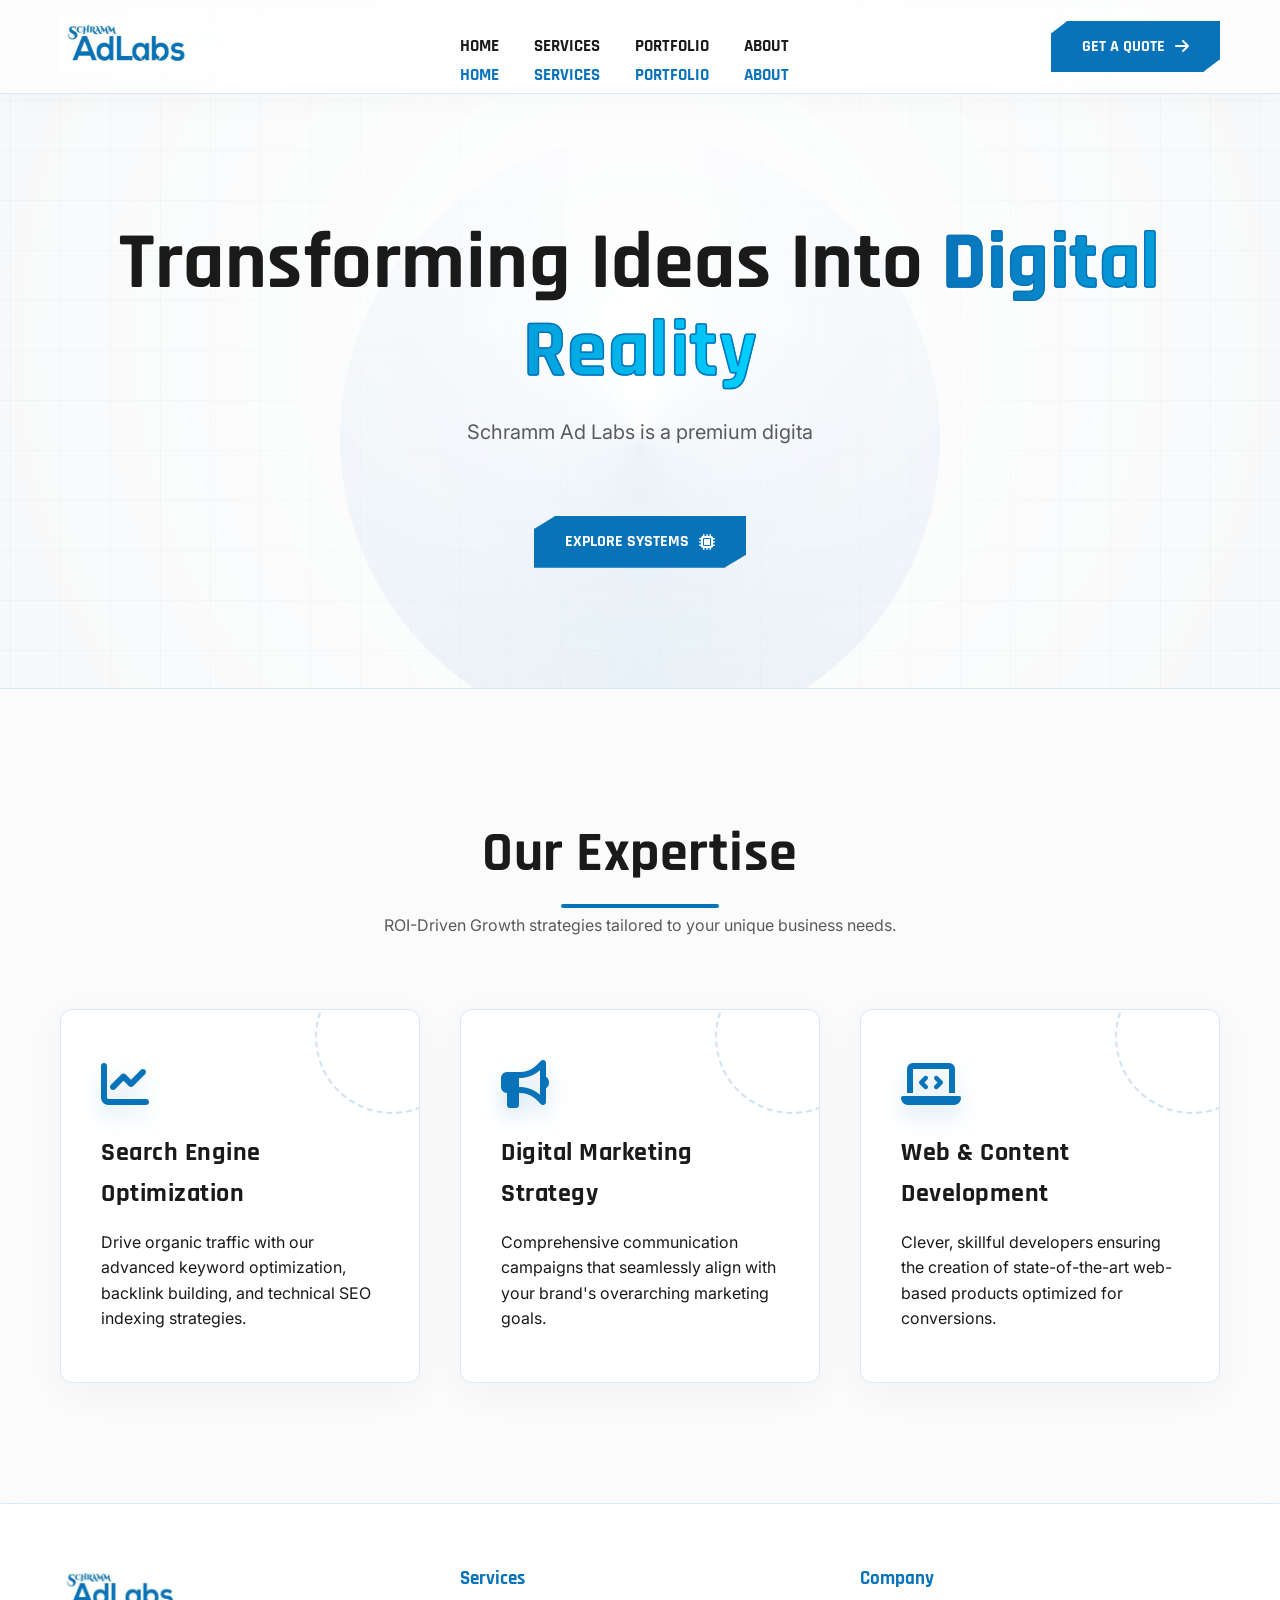
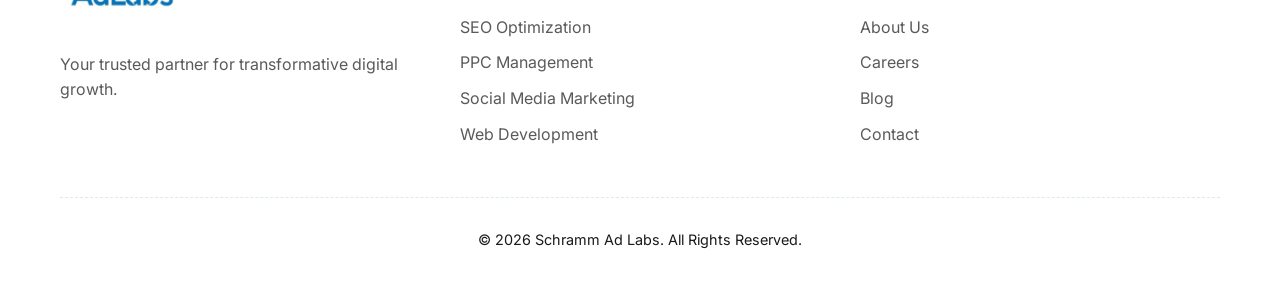
==== commit 4461c979: "Update index.html" ====
--- a/index.html
+++ b/index.html
@@ -1,4 +1,4 @@
-<!DOCTYPE html><!DOCTYPE html>
+<!DOCTYPE html>
 <html lang="en">
 <head>
     <meta charset="utf-8">
@@ -121,526 +121,3 @@
     <script src="app.js"></script>
 </body>
 </html>
-<html lang="en">
-<head>
-    <meta charset="utf-8">
-    <meta http-equiv="X-UA-Compatible" content="IE=edge">
-    <meta name="viewport" content="width=device-width, initial-scale=1, maximum-scale=5, user-scalable=yes">
-    <title>Schramm Ad Labs | Premium Digital Marketing Agency</title>
-    <meta name="description" content="Grow your business with Schramm Ad Labs, a premium digital marketing agency offering SEO, PPC, social media marketing, and performance-driven strategies.">
-    
-    <!-- Google Fonts for Premium Typography (Inter + Rajdhani for tech feel) -->
-    <link rel="preconnect" href="https://fonts.googleapis.com">
-    <link rel="preconnect" href="https://fonts.gstatic.com" crossorigin>
-    <link href="https://fonts.googleapis.com/css2?family=Inter:wght@300;400;600;800&family=Rajdhani:wght@500;700&display=swap" rel="stylesheet">
-    <link href="https://cdnjs.cloudflare.com/ajax/libs/font-awesome/6.6.0/css/all.min.css" rel="stylesheet">
-
-    <style>
-        /* CSS Variables - High Tech Light Theme */
-        :root {
-            --primary-blue: #0973BA; /* Extracted from the logo */
-            --tech-accent: #00d0ff;
-            --text-dark: #1A1A1A;
-            --text-light: #5A5A5A;
-            --bg-light: #F8F9FA;
-            --white: #FFFFFF;
-            --border-light: rgba(9, 115, 186, 0.15);
-            --transition: all 0.4s cubic-bezier(0.25, 0.8, 0.25, 1);
-        }
-
-        /* Global Reset & High-Tech Light Background */
-        * {
-            margin: 0;
-            padding: 0;
-            box-sizing: border-box;
-        }
-
-        body {
-            font-family: 'Inter', sans-serif;
-            color: var(--text-dark);
-            background-color: var(--bg-light);
-            /* Subtle Light Tech Grid */
-            background-image: 
-                linear-gradient(rgba(9, 115, 186, 0.03) 1px, transparent 1px),
-                linear-gradient(90deg, rgba(9, 115, 186, 0.03) 1px, transparent 1px);
-            background-size: 40px 40px;
-            line-height: 1.6;
-            overflow-x: hidden;
-        }
-
-        h1, h2, h3 {
-            font-family: 'Rajdhani', sans-serif;
-            letter-spacing: 0.5px;
-        }
-
-        a {
-            text-decoration: none;
-            color: inherit;
-        }
-
-        .container {
-            max-width: 1200px;
-            margin: 0 auto;
-            padding: 0 20px;
-        }
-
-        /* Pre-Loader Animations */
-        #preloader {
-            position: fixed;
-            top: 0;
-            left: 0;
-            width: 100%;
-            height: 100%;
-            background-color: var(--white);
-            z-index: 9999;
-            display: flex;
-            justify-content: center;
-            align-items: center;
-            transition: opacity 0.5s ease;
-        }
-
-        .loader-ring {
-            width: 100px;
-            height: 100px;
-            border-radius: 50%;
-            border: 3px solid transparent;
-            border-top-color: var(--primary-blue);
-            border-bottom-color: var(--tech-accent);
-            animation: spin 1.5s linear infinite;
-            box-shadow: 0 0 20px rgba(9, 115, 186, 0.1);
-        }
-
-        .loader-ring::before {
-            content: '';
-            position: absolute;
-            top: 10px; left: 10px; right: 10px; bottom: 10px;
-            border-radius: 50%;
-            border: 3px solid transparent;
-            border-left-color: var(--primary-blue);
-            animation: spin 1s linear infinite reverse;
-        }
-
-        @keyframes spin {
-            0% { transform: rotate(0deg); }
-            100% { transform: rotate(360deg); }
-        }
-
-        .loaded-content {
-            opacity: 0;
-            animation: fadeInUp 1s ease forwards 0.2s;
-        }
-
-        /* Header & Light Glassmorphism Navigation */
-        header {
-            background: rgba(255, 255, 255, 0.85);
-            backdrop-filter: blur(15px);
-            position: fixed;
-            width: 100%;
-            top: 0;
-            z-index: 1000;
-            border-bottom: 1px solid var(--border-light);
-            padding: 15px 0;
-            box-shadow: 0 4px 30px rgba(0, 0, 0, 0.03);
-        }
-
-        .nav-wrapper {
-            display: flex;
-            justify-content: space-between;
-            align-items: center;
-        }
-
-        .logo img {
-            max-height: 60px;
-            width: auto;
-            transition: var(--transition);
-        }
-        
-        .logo img:hover {
-            transform: scale(1.05);
-            filter: drop-shadow(0 0 10px rgba(9, 115, 186, 0.2));
-        }
-
-        .nav-links {
-            display: flex;
-            gap: 30px;
-            list-style: none;
-        }
-
-        .nav-links a {
-            font-family: 'Rajdhani', sans-serif;
-            text-transform: uppercase;
-            font-weight: 700;
-            font-size: 1.05rem;
-            color: var(--text-dark);
-            transition: var(--transition);
-            position: relative;
-        }
-
-        .nav-links a::after {
-            content: '';
-            position: absolute;
-            width: 0;
-            height: 2px;
-            bottom: -5px;
-            left: 0;
-            background-color: var(--primary-blue);
-            transition: var(--transition);
-        }
-
-        .nav-links a:hover {
-            color: var(--primary-blue);
-        }
-
-        .nav-links a:hover::after {
-            width: 100%;
-        }
-
-        /* Animated Tech Button */
-        .btn-primary {
-            font-family: 'Rajdhani', sans-serif;
-            text-transform: uppercase;
-            background: var(--primary-blue);
-            color: var(--white);
-            padding: 12px 28px;
-            font-weight: 700;
-            display: inline-block;
-            transition: var(--transition);
-            border: 1px solid var(--primary-blue);
-            box-shadow: 0 10px 20px rgba(9, 115, 186, 0.2);
-            position: relative;
-            overflow: hidden;
-            clip-path: polygon(10% 0, 100% 0, 100% 70%, 90% 100%, 0 100%, 0 30%);
-        }
-
-        .btn-primary:hover {
-            background: transparent;
-            color: var(--primary-blue);
-            transform: translateY(-3px);
-            box-shadow: 0 15px 25px rgba(9, 115, 186, 0.3);
-        }
-
-        /* Hero Section with Animations */
-        .hero {
-            padding: 200px 0 120px;
-            background: radial-gradient(circle at 50% 50%, rgba(255,255,255,0.9) 0%, var(--bg-light) 100%);
-            text-align: center;
-            position: relative;
-            overflow: hidden;
-        }
-
-        /* Rotating Background Element */
-        .hero::before {
-            content: '';
-            position: absolute;
-            top: -20%;
-            left: 50%;
-            transform: translateX(-50%);
-            width: 800px;
-            height: 800px;
-            background: conic-gradient(from 0deg, transparent, rgba(9, 115, 186, 0.05), transparent);
-            border-radius: 50%;
-            animation: spin 20s linear infinite;
-            z-index: 0;
-        }
-
-        .hero .container {
-            position: relative;
-            z-index: 1;
-        }
-
-        .hero h1 {
-            font-size: 4.5rem;
-            font-weight: 800;
-            margin-bottom: 20px;
-            color: var(--text-dark);
-            line-height: 1.1;
-            animation: slideInDown 1s ease forwards 0.3s;
-            opacity: 0;
-        }
-
-        .hero h1 span {
-            color: var(--primary-blue);
-            text-shadow: 0 0 20px rgba(9, 115, 186, 0.15);
-        }
-
-        .hero p {
-            font-size: 1.2rem;
-            color: var(--text-light);
-            max-width: 650px;
-            margin: 0 auto 40px;
-            animation: fadeInUp 1s ease forwards 0.6s;
-            opacity: 0;
-        }
-
-        /* Services Grid with Tech Hover Effects */
-        .services {
-            padding: 100px 0;
-            background-color: var(--white);
-            border-top: 1px solid var(--border-light);
-        }
-
-        .section-header {
-            text-align: center;
-            margin-bottom: 60px;
-        }
-
-        .section-header h2 {
-            font-size: 3rem;
-            font-weight: 800;
-            color: var(--text-dark);
-        }
-
-        .services-grid {
-            display: grid;
-            grid-template-columns: repeat(auto-fit, minmax(300px, 1fr));
-            gap: 40px;
-        }
-
-        .service-card {
-            background: var(--white);
-            padding: 40px;
-            box-shadow: 0 10px 30px rgba(0,0,0,0.03);
-            border: 1px solid var(--border-light);
-            transition: var(--transition);
-            position: relative;
-            overflow: hidden;
-            opacity: 0;
-            animation: fadeInUp 1s ease forwards 0.8s;
-        }
-
-        /* Tech Corner Accents */
-        .service-card::before, .service-card::after {
-            content: '';
-            position: absolute;
-            width: 25px;
-            height: 25px;
-            border: 2px solid transparent;
-            transition: var(--transition);
-        }
-
-        .service-card::before {
-            top: 0; left: 0;
-            border-top-color: var(--primary-blue);
-            border-left-color: var(--primary-blue);
-        }
-
-        .service-card::after {
-            bottom: 0; right: 0;
-            border-bottom-color: var(--primary-blue);
-            border-right-color: var(--primary-blue);
-        }
-
-        .service-card:hover {
-            transform: translateY(-8px);
-            box-shadow: 0 20px 40px rgba(9, 115, 186, 0.08);
-            border-color: rgba(9, 115, 186, 0.3);
-        }
-
-        .service-card:hover::before, .service-card:hover::after {
-            width: 100%;
-            height: 100%;
-            opacity: 0.1;
-            border-color: var(--primary-blue);
-        }
-
-        .service-card i {
-            font-size: 2.5rem;
-            color: var(--primary-blue);
-            margin-bottom: 20px;
-            transition: var(--transition);
-        }
-
-        .service-card:hover i {
-            transform: scale(1.1);
-        }
-
-        .service-card h3 {
-            font-size: 1.5rem;
-            margin-bottom: 15px;
-            font-weight: 700;
-            color: var(--text-dark);
-        }
-
-        /* Global Keyframes */
-        @keyframes fadeInUp {
-            from { opacity: 0; transform: translateY(40px); }
-            to { opacity: 1; transform: translateY(0); }
-        }
-
-        @keyframes slideInDown {
-            from { opacity: 0; transform: translateY(-40px); }
-            to { opacity: 1; transform: translateY(0); }
-        }
-
-        /* Light Theme Footer */
-        footer {
-            background: var(--bg-light);
-            border-top: 1px solid var(--border-light);
-            padding: 60px 0 30px;
-        }
-
-        .footer-grid {
-            display: grid;
-            grid-template-columns: repeat(auto-fit, minmax(200px, 1fr));
-            gap: 40px;
-            margin-bottom: 40px;
-        }
-
-        .footer-logo img {
-            max-height: 50px;
-            margin-bottom: 20px;
-        }
-
-        .footer-links h4 {
-            font-family: 'Rajdhani', sans-serif;
-            font-size: 1.2rem;
-            margin-bottom: 20px;
-            color: var(--primary-blue);
-            text-transform: uppercase;
-        }
-
-        .footer-links ul {
-            list-style: none;
-        }
-
-        .footer-links ul li {
-            margin-bottom: 10px;
-        }
-
-        .footer-links ul li a {
-            color: var(--text-light);
-            transition: var(--transition);
-        }
-
-        .footer-links ul li a:hover {
-            color: var(--primary-blue);
-            padding-left: 5px;
-        }
-
-        .footer-bottom {
-            text-align: center;
-            padding-top: 30px;
-            border-top: 1px dashed var(--border-light);
-            color: var(--text-light);
-            font-size: 0.9rem;
-        }
-
-        /* Responsive Design */
-        @media (max-width: 768px) {
-            .nav-links { display: none; }
-            .hero h1 { font-size: 2.8rem; }
-            .hero { padding: 150px 0 80px; }
-        }
-    </style>
-</head>
-<body>
-
-    <!-- Light Theme Preloader -->
-    <div id="preloader">
-        <div class="loader-ring"></div>
-    </div>
-
-    <!-- Wrapped Content for Entrance Animation -->
-    <div class="loaded-content">
-        <!-- Header / Navigation -->
-        <header>
-            <div class="container nav-wrapper">
-                <a href="index.html" class="logo">
-                    <img src="image_33197f.png" alt="Schramm Ad Labs Logo">
-                </a>
-                <ul class="nav-links">
-                    <li><a href="index.html">Home</a></li>
-                    <li><a href="services.html">Services</a></li>
-                    <li><a href="portfolio.html">Portfolio</a></li>
-                    <li><a href="about.html">About</a></li>
-                </ul>
-                <a href="contact.html" class="btn-primary">Get a Quote</a>
-            </div>
-        </header>
-
-        <!-- Hero Section -->
-        <section class="hero">
-            <div class="container">
-                <h1>We Transform Your Ideas Into <span>Digital Reality</span></h1>
-                <p>Schramm Ad Labs is a premium digital marketing agency offering coherent and bespoke marketing services for brands ready to scale.</p>
-                <a href="services.html" class="btn-primary">Explore Our Services</a>
-            </div>
-        </section>
-
-        <!-- Services Section -->
-        <section id="services" class="services">
-            <div class="container">
-                <div class="section-header">
-                    <h2>Our Expertise</h2>
-                    <p>ROI-Driven Growth strategies tailored to your unique business needs.</p>
-                </div>
-                <div class="services-grid">
-                    <div class="service-card" style="animation-delay: 0.6s;">
-                        <i class="fa-solid fa-chart-line"></i>
-                        <h3>Search Engine Optimization</h3>
-                        <p>Drive organic traffic with our advanced keyword optimization, backlink building, and technical SEO indexing strategies.</p>
-                    </div>
-                    <div class="service-card" style="animation-delay: 0.8s;">
-                        <i class="fa-solid fa-bullhorn"></i>
-                        <h3>Digital Marketing Strategy</h3>
-                        <p>Comprehensive communication campaigns that seamlessly align with your brand's overarching marketing goals.</p>
-                    </div>
-                    <div class="service-card" style="animation-delay: 1.0s;">
-                        <i class="fa-solid fa-laptop-code"></i>
-                        <h3>Web & Content Development</h3>
-                        <p>Clever, skillful developers ensuring the creation of state-of-the-art web-based products optimized for conversions.</p>
-                    </div>
-                </div>
-            </div>
-        </section>
-
-        <!-- Light Footer -->
-        <footer>
-            <div class="container">
-                <div class="footer-grid">
-                    <div class="footer-logo">
-                        <a href="index.html">
-                            <img src="image_33197f.png" alt="Schramm Ad Labs Logo">
-                        </a>
-                        <p style="color: var(--text-light); margin-top: 10px;">Your trusted partner for transformative digital growth.</p>
-                    </div>
-                    <div class="footer-links">
-                        <h4>Services</h4>
-                        <ul>
-                            <li><a href="services.html">SEO Optimization</a></li>
-                            <li><a href="services.html">PPC Management</a></li>
-                            <li><a href="services.html">Social Media Marketing</a></li>
-                            <li><a href="services.html">Web Development</a></li>
-                        </ul>
-                    </div>
-                    <div class="footer-links">
-                        <h4>Company</h4>
-                        <ul>
-                            <li><a href="about.html">About Us</a></li>
-                            <li><a href="careers.html">Careers</a></li>
-                            <li><a href="blog.html">Blog</a></li>
-                            <li><a href="contact.html">Contact</a></li>
-                        </ul>
-                    </div>
-                </div>
-                <div class="footer-bottom">
-                    <p>&copy; 2026 Schramm Ad Labs. All Rights Reserved.</p>
-                </div>
-            </div>
-        </footer>
-    </div>
-
-    <!-- JavaScript to Handle Preloader -->
-    <script>
-        window.addEventListener('load', function() {
-            const preloader = document.getElementById('preloader');
-            setTimeout(function() {
-                preloader.style.opacity = '0';
-                setTimeout(function() {
-                    preloader.style.display = 'none';
-                }, 500); 
-            }, 800);
-        });
-    </script>
-</body>
-</html>
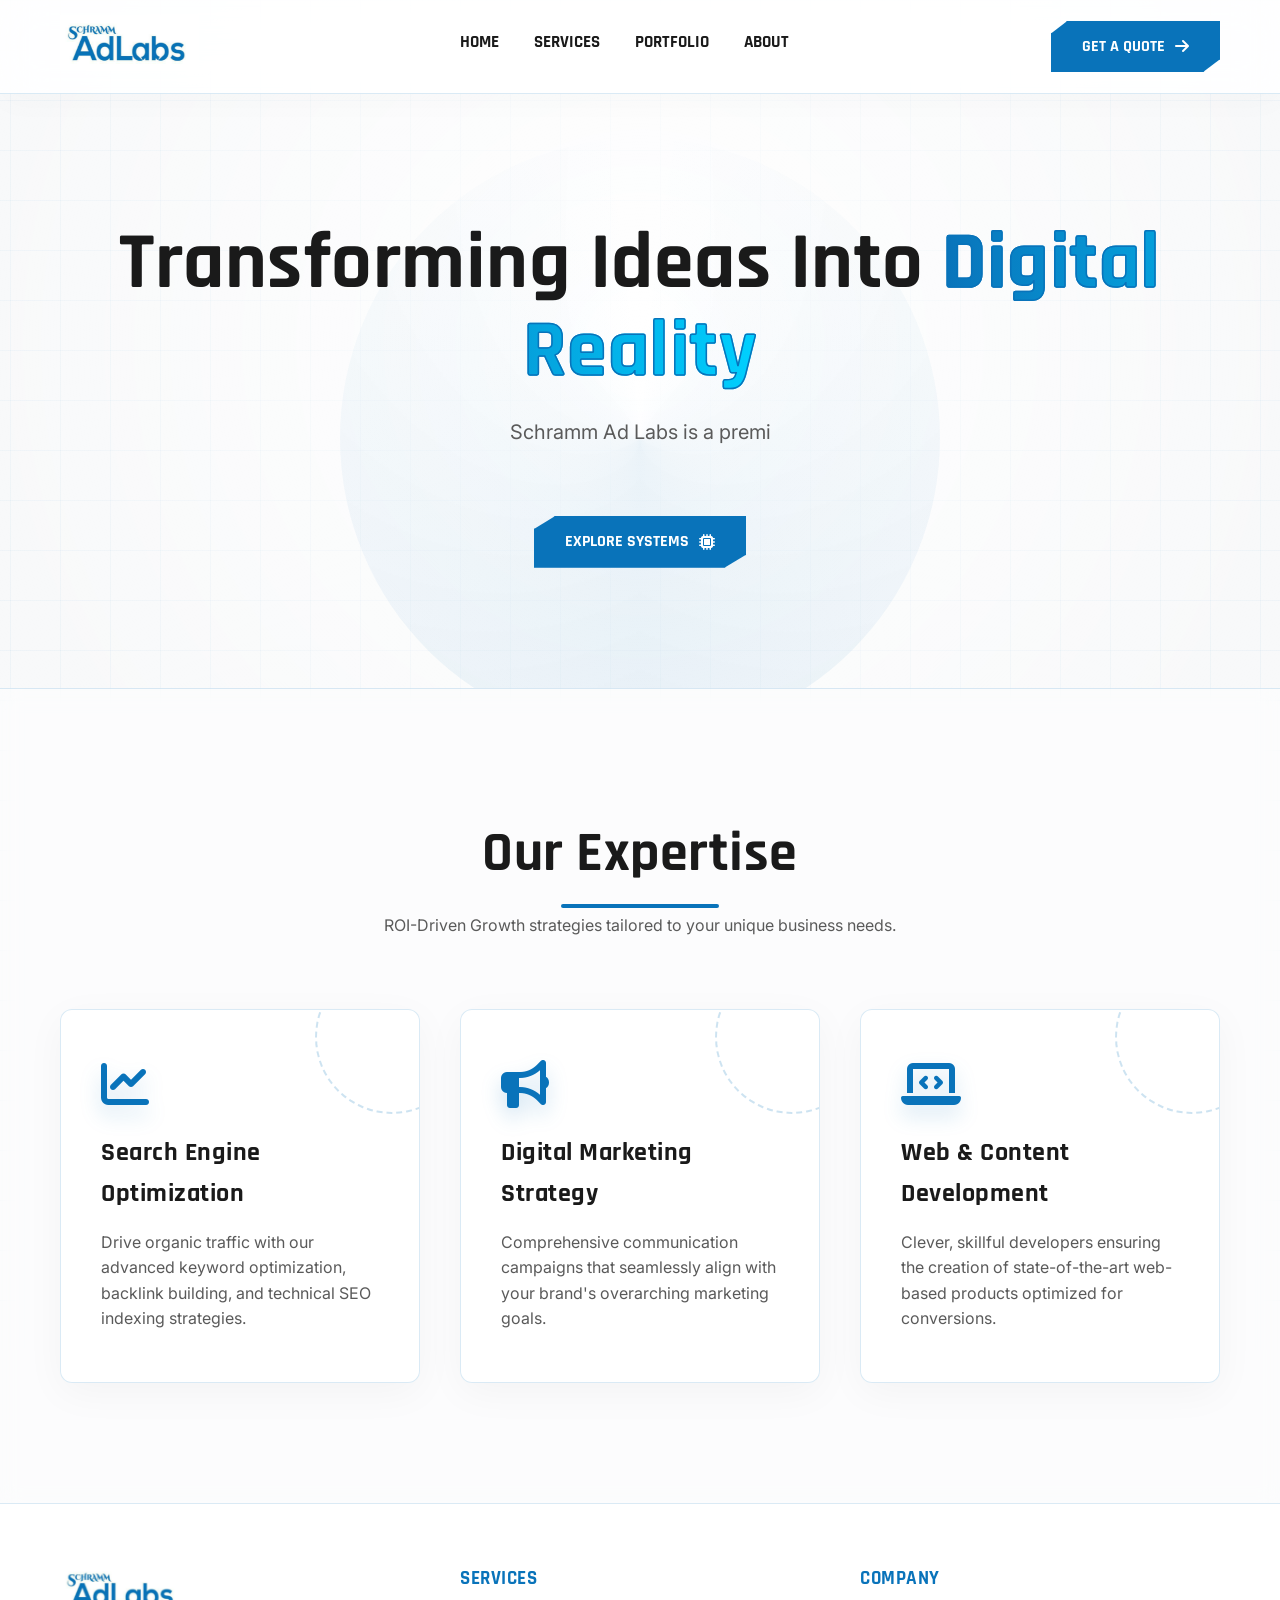
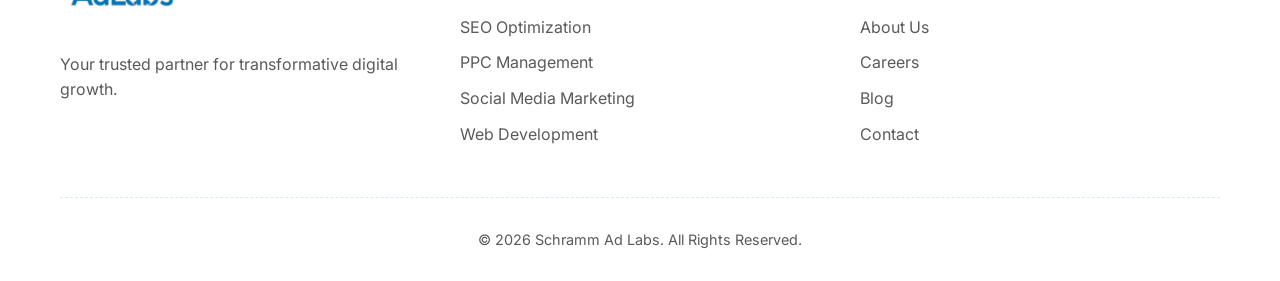
==== commit a7e7d446: "Update index.html" ====
--- a/index.html
+++ b/index.html
@@ -5,21 +5,515 @@
     <meta http-equiv="X-UA-Compatible" content="IE=edge">
     <meta name="viewport" content="width=device-width, initial-scale=1, maximum-scale=5, user-scalable=yes">
     <title>Schramm Ad Labs | Premium Digital Marketing Agency</title>
+    <meta name="description" content="Grow your business with Schramm Ad Labs, a premium digital marketing agency offering SEO, PPC, social media marketing, and performance-driven strategies.">
     
-    <!-- Google Fonts for Premium Tech Typography -->
+    <!-- Google Fonts for High-Tech & Premium Typography -->
     <link rel="preconnect" href="https://fonts.googleapis.com">
     <link rel="preconnect" href="https://fonts.gstatic.com" crossorigin>
-    <link href="https://fonts.googleapis.com/css2?family=Inter:wght@300;400;600;800&family=Rajdhani:wght@500;700&display=swap" rel="stylesheet">
+    <link href="https://fonts.googleapis.com/css2?family=Inter:wght@300;400;600;800&family=Rajdhani:wght@500;600;700&display=swap" rel="stylesheet">
     <link href="https://cdnjs.cloudflare.com/ajax/libs/font-awesome/6.6.0/css/all.min.css" rel="stylesheet">
-    
-    <link rel="stylesheet" href="style.css">
+
+    <style>
+        /* =========================================
+           CSS Variables - High Tech Light Theme
+           ========================================= */
+        :root {
+            --primary-blue: #0973BA; /* Extracted from Logo */
+            --tech-accent: #00d0ff;
+            --text-dark: #1A1A1A;
+            --text-light: #5A5A5A;
+            --bg-light: #F8F9FA;
+            --white: #FFFFFF;
+            --border-light: rgba(9, 115, 186, 0.15);
+            --transition: all 0.4s cubic-bezier(0.25, 0.8, 0.25, 1);
+        }
+
+        /* =========================================
+           Global Reset & Animated Panning Grid
+           ========================================= */
+        * {
+            margin: 0;
+            padding: 0;
+            box-sizing: border-box;
+        }
+
+        body {
+            font-family: 'Inter', sans-serif;
+            color: var(--text-dark);
+            background-color: var(--bg-light);
+            line-height: 1.6;
+            overflow-x: hidden;
+            position: relative;
+        }
+
+        /* Animated High-Tech Spatial Background Grid */
+        body::before {
+            content: "";
+            position: fixed;
+            top: -50%; 
+            left: -50%; 
+            width: 200%; 
+            height: 200%;
+            background-image: 
+                linear-gradient(rgba(9, 115, 186, 0.04) 1px, transparent 1px),
+                linear-gradient(90deg, rgba(9, 115, 186, 0.04) 1px, transparent 1px);
+            background-size: 50px 50px;
+            z-index: -1;
+            animation: panGrid 40s linear infinite;
+            pointer-events: none;
+        }
+
+        @keyframes panGrid {
+            0% { transform: translateY(0) translateX(0); }
+            100% { transform: translateY(50px) translateX(50px); }
+        }
+
+        h1, h2, h3, h4 {
+            font-family: 'Rajdhani', sans-serif;
+            letter-spacing: 0.5px;
+        }
+
+        a {
+            text-decoration: none;
+            color: inherit;
+        }
+
+        .container {
+            max-width: 1200px;
+            margin: 0 auto;
+            padding: 0 20px;
+            position: relative;
+            z-index: 2;
+        }
+
+        /* =========================================
+           Pre-Loader Animations
+           ========================================= */
+        #preloader {
+            position: fixed;
+            top: 0;
+            left: 0;
+            width: 100%;
+            height: 100%;
+            background-color: var(--white);
+            z-index: 9999;
+            display: flex;
+            flex-direction: column;
+            justify-content: center;
+            align-items: center;
+            transition: opacity 0.5s ease;
+        }
+
+        .loader-ring {
+            width: 100px;
+            height: 100px;
+            border-radius: 50%;
+            border: 3px solid transparent;
+            border-top-color: var(--primary-blue);
+            border-bottom-color: var(--tech-accent);
+            animation: spin 1.2s cubic-bezier(0.68, -0.55, 0.265, 1.55) infinite;
+            box-shadow: 0 0 30px rgba(9, 115, 186, 0.15);
+            position: relative;
+        }
+
+        .loader-ring::before {
+            content: '';
+            position: absolute;
+            top: 10px; left: 10px; right: 10px; bottom: 10px;
+            border-radius: 50%;
+            border: 3px solid transparent;
+            border-left-color: var(--primary-blue);
+            animation: spin 0.8s linear infinite reverse;
+        }
+
+        @keyframes spin {
+            0% { transform: rotate(0deg); }
+            100% { transform: rotate(360deg); }
+        }
+
+        /* =========================================
+           Header & Rolling-Text Navigation
+           ========================================= */
+        header {
+            background: rgba(255, 255, 255, 0.85);
+            backdrop-filter: blur(20px);
+            position: fixed;
+            width: 100%;
+            top: 0;
+            z-index: 1000;
+            border-bottom: 1px solid var(--border-light);
+            padding: 15px 0;
+            box-shadow: 0 10px 30px rgba(0, 0, 0, 0.02);
+            transition: var(--transition);
+        }
+
+        .nav-wrapper {
+            display: flex;
+            justify-content: space-between;
+            align-items: center;
+        }
+
+        .logo img {
+            max-height: 55px;
+            width: auto;
+            transition: var(--transition);
+        }
+
+        .logo img:hover {
+            transform: scale(1.05) rotate(-2deg);
+            filter: drop-shadow(0 0 15px rgba(9, 115, 186, 0.3));
+        }
+
+        .nav-links {
+            display: flex;
+            gap: 35px;
+            list-style: none;
+        }
+
+        .nav-links a {
+            font-family: 'Rajdhani', sans-serif;
+            text-transform: uppercase;
+            font-weight: 700;
+            font-size: 1.05rem;
+            color: var(--text-dark);
+            transition: var(--transition);
+            position: relative;
+            overflow: hidden;
+            display: inline-block;
+            padding: 5px 0;
+        }
+
+        /* Rolling Text Effect on Nav Hover */
+        .nav-links a::before {
+            content: attr(data-text);
+            position: absolute;
+            top: 100%;
+            left: 0;
+            color: var(--primary-blue);
+            transition: var(--transition);
+        }
+
+        .nav-links a:hover {
+            transform: translateY(-30%);
+            color: transparent;
+        }
+
+        .nav-links a:hover::before {
+            top: 0;
+        }
+
+        /* =========================================
+           Cyber Scan Buttons
+           ========================================= */
+        .btn-primary {
+            font-family: 'Rajdhani', sans-serif;
+            text-transform: uppercase;
+            background: var(--primary-blue);
+            color: var(--white);
+            padding: 12px 30px;
+            font-weight: 700;
+            display: inline-flex;
+            align-items: center;
+            gap: 10px;
+            transition: var(--transition);
+            border: 1px solid var(--primary-blue);
+            box-shadow: 0 10px 25px rgba(9, 115, 186, 0.2);
+            position: relative;
+            overflow: hidden;
+            clip-path: polygon(10% 0, 100% 0, 100% 75%, 90% 100%, 0 100%, 0 25%);
+            z-index: 1;
+        }
+
+        .btn-primary::before {
+            content: '';
+            position: absolute;
+            top: 0;
+            left: -100%;
+            width: 50%;
+            height: 100%;
+            background: linear-gradient(90deg, transparent, rgba(255, 255, 255, 0.4), transparent);
+            transform: skewX(-20deg);
+            transition: 0.5s ease;
+            z-index: -1;
+        }
+
+        .btn-primary:hover {
+            background: var(--white);
+            color: var(--primary-blue);
+            transform: translateY(-3px) scale(1.02);
+            box-shadow: 0 15px 35px rgba(9, 115, 186, 0.3);
+        }
+
+        .btn-primary:hover::before {
+            left: 150%;
+        }
+
+        /* =========================================
+           Hero Section
+           ========================================= */
+        .hero {
+            padding: 220px 0 120px;
+            background: radial-gradient(circle at 50% 50%, rgba(255,255,255,0.95) 0%, transparent 100%);
+            text-align: center;
+            position: relative;
+            overflow: hidden;
+        }
+
+        .hero-orb {
+            position: absolute;
+            top: 20%;
+            left: 50%;
+            transform: translateX(-50%);
+            width: 600px;
+            height: 600px;
+            border-radius: 50%;
+            background: conic-gradient(from 0deg, transparent, rgba(9,115,186,0.08), transparent);
+            animation: spin 15s linear infinite;
+            z-index: 0;
+        }
+
+        .hero h1 {
+            font-size: 5rem;
+            font-weight: 800;
+            line-height: 1.1;
+            margin-bottom: 20px;
+            color: var(--text-dark);
+        }
+
+        .hero h1 span {
+            color: transparent;
+            -webkit-text-stroke: 1.5px var(--primary-blue);
+            background: linear-gradient(90deg, var(--primary-blue), var(--tech-accent));
+            -webkit-background-clip: text;
+        }
+
+        .hero p {
+            font-size: 1.25rem;
+            color: var(--text-light);
+            max-width: 650px;
+            margin: 0 auto 40px;
+            min-height: 60px; /* Space reserved for Typewriter effect */
+        }
+
+        /* =========================================
+           Scroll Reveal Animations
+           ========================================= */
+        .reveal {
+            opacity: 0;
+            transform: translateY(50px);
+            transition: all 0.8s cubic-bezier(0.25, 0.8, 0.25, 1);
+        }
+
+        .reveal.active {
+            opacity: 1;
+            transform: translateY(0);
+        }
+
+        /* =========================================
+           Services / Features Section
+           ========================================= */
+        .services {
+            padding: 120px 0;
+            background-color: rgba(255, 255, 255, 0.5);
+            border-top: 1px solid var(--border-light);
+            backdrop-filter: blur(10px);
+        }
+
+        .section-header {
+            text-align: center;
+            margin-bottom: 70px;
+        }
+
+        .section-header h2 {
+            font-size: 3.5rem;
+            font-weight: 800;
+            color: var(--text-dark);
+            display: inline-block;
+            position: relative;
+        }
+
+        .section-header h2::after {
+            content: '';
+            position: absolute;
+            bottom: -10px;
+            left: 25%;
+            width: 50%;
+            height: 4px;
+            background: var(--primary-blue);
+            border-radius: 2px;
+        }
+
+        .services-grid {
+            display: grid;
+            grid-template-columns: repeat(auto-fit, minmax(320px, 1fr));
+            gap: 40px;
+        }
+
+        /* Floating Futuristic Cards */
+        .service-card {
+            background: rgba(255, 255, 255, 0.9);
+            padding: 50px 40px;
+            box-shadow: 0 10px 40px rgba(0,0,0,0.04);
+            border: 1px solid var(--border-light);
+            border-radius: 12px;
+            transition: var(--transition);
+            position: relative;
+            overflow: hidden;
+            z-index: 1;
+            animation: float 6s ease-in-out infinite;
+        }
+
+        .service-card:nth-child(2) { animation-delay: -2s; }
+        .service-card:nth-child(3) { animation-delay: -4s; }
+
+        @keyframes float {
+            0% { transform: translateY(0px); }
+            50% { transform: translateY(-12px); }
+            100% { transform: translateY(0px); }
+        }
+
+        .service-card::before {
+            content: '';
+            position: absolute;
+            top: -50px;
+            right: -50px;
+            width: 150px;
+            height: 150px;
+            border-radius: 50%;
+            border: 2px dashed rgba(9, 115, 186, 0.2);
+            transition: var(--transition);
+            animation: spin 10s linear infinite;
+            z-index: -1;
+        }
+
+        .service-card:hover {
+            box-shadow: 0 30px 60px rgba(9, 115, 186, 0.12);
+            border-color: rgba(9, 115, 186, 0.4);
+            animation-play-state: paused;
+            transform: translateY(-10px) scale(1.02);
+        }
+
+        .service-card:hover::before {
+            border-color: var(--primary-blue);
+            background: rgba(9, 115, 186, 0.05);
+        }
+
+        .service-card i {
+            font-size: 3rem;
+            color: var(--primary-blue);
+            margin-bottom: 25px;
+            transition: var(--transition);
+            filter: drop-shadow(0 10px 10px rgba(9, 115, 186, 0.2));
+        }
+
+        .service-card:hover i {
+            transform: scale(1.15) rotateY(15deg);
+            color: var(--tech-accent);
+        }
+
+        .service-card h3 {
+            font-size: 1.6rem;
+            margin-bottom: 15px;
+            font-weight: 700;
+        }
+
+        /* =========================================
+           Light High-Tech Footer
+           ========================================= */
+        footer {
+            background: var(--white);
+            border-top: 1px solid var(--border-light);
+            padding: 60px 0 30px;
+            position: relative;
+            z-index: 2;
+        }
+
+        .footer-grid {
+            display: grid;
+            grid-template-columns: repeat(auto-fit, minmax(200px, 1fr));
+            gap: 40px;
+            margin-bottom: 40px;
+        }
+
+        .footer-logo img {
+            max-height: 50px;
+            margin-bottom: 20px;
+            transition: var(--transition);
+        }
+
+        .footer-logo img:hover {
+            transform: scale(1.05);
+        }
+
+        .footer-links h4 {
+            font-family: 'Rajdhani', sans-serif;
+            font-size: 1.2rem;
+            margin-bottom: 20px;
+            color: var(--primary-blue);
+            text-transform: uppercase;
+        }
+
+        .footer-links ul {
+            list-style: none;
+        }
+
+        .footer-links ul li {
+            margin-bottom: 10px;
+        }
+
+        .footer-links ul li a {
+            color: var(--text-light);
+            transition: var(--transition);
+            position: relative;
+            padding-left: 0;
+        }
+
+        .footer-links ul li a::before {
+            content: '>';
+            position: absolute;
+            left: -15px;
+            opacity: 0;
+            color: var(--primary-blue);
+            transition: var(--transition);
+        }
+
+        .footer-links ul li a:hover {
+            color: var(--primary-blue);
+            padding-left: 15px;
+        }
+
+        .footer-links ul li a:hover::before {
+            opacity: 1;
+            left: 0;
+        }
+
+        .footer-bottom {
+            text-align: center;
+            padding-top: 30px;
+            border-top: 1px dashed var(--border-light);
+            font-size: 0.9rem;
+            color: var(--text-light);
+        }
+
+        /* =========================================
+           Responsive Design
+           ========================================= */
+        @media (max-width: 768px) {
+            .nav-links { display: none; }
+            .hero h1 { font-size: 2.8rem; }
+            .hero { padding: 160px 0 80px; }
+            .section-header h2 { font-size: 2.5rem; }
+        }
+    </style>
 </head>
 <body>
 
-    <!-- Light Theme Preloader -->
+    <!-- Light Theme Animated Preloader -->
     <div id="preloader">
         <div class="loader-ring"></div>
-        <div style="margin-top: 20px; font-family: 'Rajdhani', sans-serif; font-weight: 700; color: var(--primary-blue); letter-spacing: 2px;">INITIALIZING_</div>
+        <div style="margin-top: 20px; font-family: 'Rajdhani', sans-serif; font-weight: 700; color: var(--primary-blue); letter-spacing: 2px;">
+            INITIALIZING SYSTEM_
+        </div>
     </div>
 
     <!-- Header / Navigation -->
@@ -29,7 +523,6 @@
                 <img src="image_33197f.png" alt="Schramm Ad Labs Logo">
             </a>
             <ul class="nav-links">
-                <!-- Added data-text for the rolling text hover animation -->
                 <li><a href="index.html" data-text="Home">Home</a></li>
                 <li><a href="services.html" data-text="Services">Services</a></li>
                 <li><a href="portfolio.html" data-text="Portfolio">Portfolio</a></li>
@@ -46,9 +539,9 @@
         <div class="hero-orb"></div>
         <div class="container">
             <h1 class="reveal">Transforming Ideas Into <span>Digital Reality</span></h1>
-            <!-- Added id for the typewriter JS effect. Left empty on purpose! -->
+            <!-- Container for JS typewriter animation -->
             <p id="typewriter-text"></p>
-            <a href="services.html" class="btn-primary reveal" style="transition-delay: 0.3s;">
+            <a href="services.html" class="btn-primary reveal" style="transition-delay: 0.2s;">
                 Explore Systems <i class="fa-solid fa-microchip"></i>
             </a>
         </div>
@@ -62,21 +555,20 @@
                 <p style="margin-top: 15px; color: var(--text-light);">ROI-Driven Growth strategies tailored to your unique business needs.</p>
             </div>
             <div class="services-grid">
-                <!-- Added "reveal" class for scroll-in animations -->
                 <div class="service-card reveal">
                     <i class="fa-solid fa-chart-line"></i>
                     <h3>Search Engine Optimization</h3>
-                    <p>Drive organic traffic with our advanced keyword optimization, backlink building, and technical SEO indexing strategies.</p>
+                    <p style="color: var(--text-light);">Drive organic traffic with our advanced keyword optimization, backlink building, and technical SEO indexing strategies.</p>
                 </div>
                 <div class="service-card reveal" style="transition-delay: 0.2s;">
                     <i class="fa-solid fa-bullhorn"></i>
                     <h3>Digital Marketing Strategy</h3>
-                    <p>Comprehensive communication campaigns that seamlessly align with your brand's overarching marketing goals.</p>
+                    <p style="color: var(--text-light);">Comprehensive communication campaigns that seamlessly align with your brand's overarching marketing goals.</p>
                 </div>
                 <div class="service-card reveal" style="transition-delay: 0.4s;">
                     <i class="fa-solid fa-laptop-code"></i>
                     <h3>Web & Content Development</h3>
-                    <p>Clever, skillful developers ensuring the creation of state-of-the-art web-based products optimized for conversions.</p>
+                    <p style="color: var(--text-light);">Clever, skillful developers ensuring the creation of state-of-the-art web-based products optimized for conversions.</p>
                 </div>
             </div>
         </div>
@@ -101,7 +593,7 @@
                         <li><a href="services.html">Web Development</a></li>
                     </ul>
                 </div>
-                <div class="footer-links reveal" style="transition-delay: 0.4s;">
+                <div class="footer-links reveal" style="transition-delay: 0.3s;">
                     <h4>Company</h4>
                     <ul>
                         <li><a href="about.html">About Us</a></li>
@@ -117,7 +609,50 @@
         </div>
     </footer>
 
-    <!-- Scripts -->
-    <script src="app.js"></script>
+    <!-- Integrated JavaScript for Interactivity & Animations -->
+    <script>
+        window.addEventListener('load', function() {
+            // 1. Handle Preloader
+            const preloader = document.getElementById('preloader');
+            setTimeout(function() {
+                preloader.style.opacity = '0';
+                setTimeout(function() {
+                    preloader.style.display = 'none';
+                    // Initiate Typewriter effect after preloader fades
+                    typeWriter();
+                }, 500); 
+            }, 800);
+
+            // 2. Scroll Reveal Observer
+            function reveal() {
+                const reveals = document.querySelectorAll(".reveal");
+                for (let i = 0; i < reveals.length; i++) {
+                    const windowHeight = window.innerHeight;
+                    const elementTop = reveals[i].getBoundingClientRect().top;
+                    const elementVisible = 80;
+
+                    if (elementTop < windowHeight - elementVisible) {
+                        reveals[i].classList.add("active");
+                    }
+                }
+            }
+            window.addEventListener("scroll", reveal);
+            reveal(); // Run once immediately on load
+        });
+
+        // 3. Typewriter Subtitle Effect
+        const text = "Schramm Ad Labs is a premium digital marketing agency offering coherent and bespoke marketing services for brands ready to scale.";
+        let charIndex = 0;
+        const speed = 30; // Milliseconds per character
+        const typeTarget = document.getElementById("typewriter-text");
+
+        function typeWriter() {
+            if (typeTarget && charIndex < text.length) {
+                typeTarget.innerHTML += text.charAt(charIndex);
+                charIndex++;
+                setTimeout(typeWriter, speed);
+            }
+        }
+    </script>
 </body>
 </html>
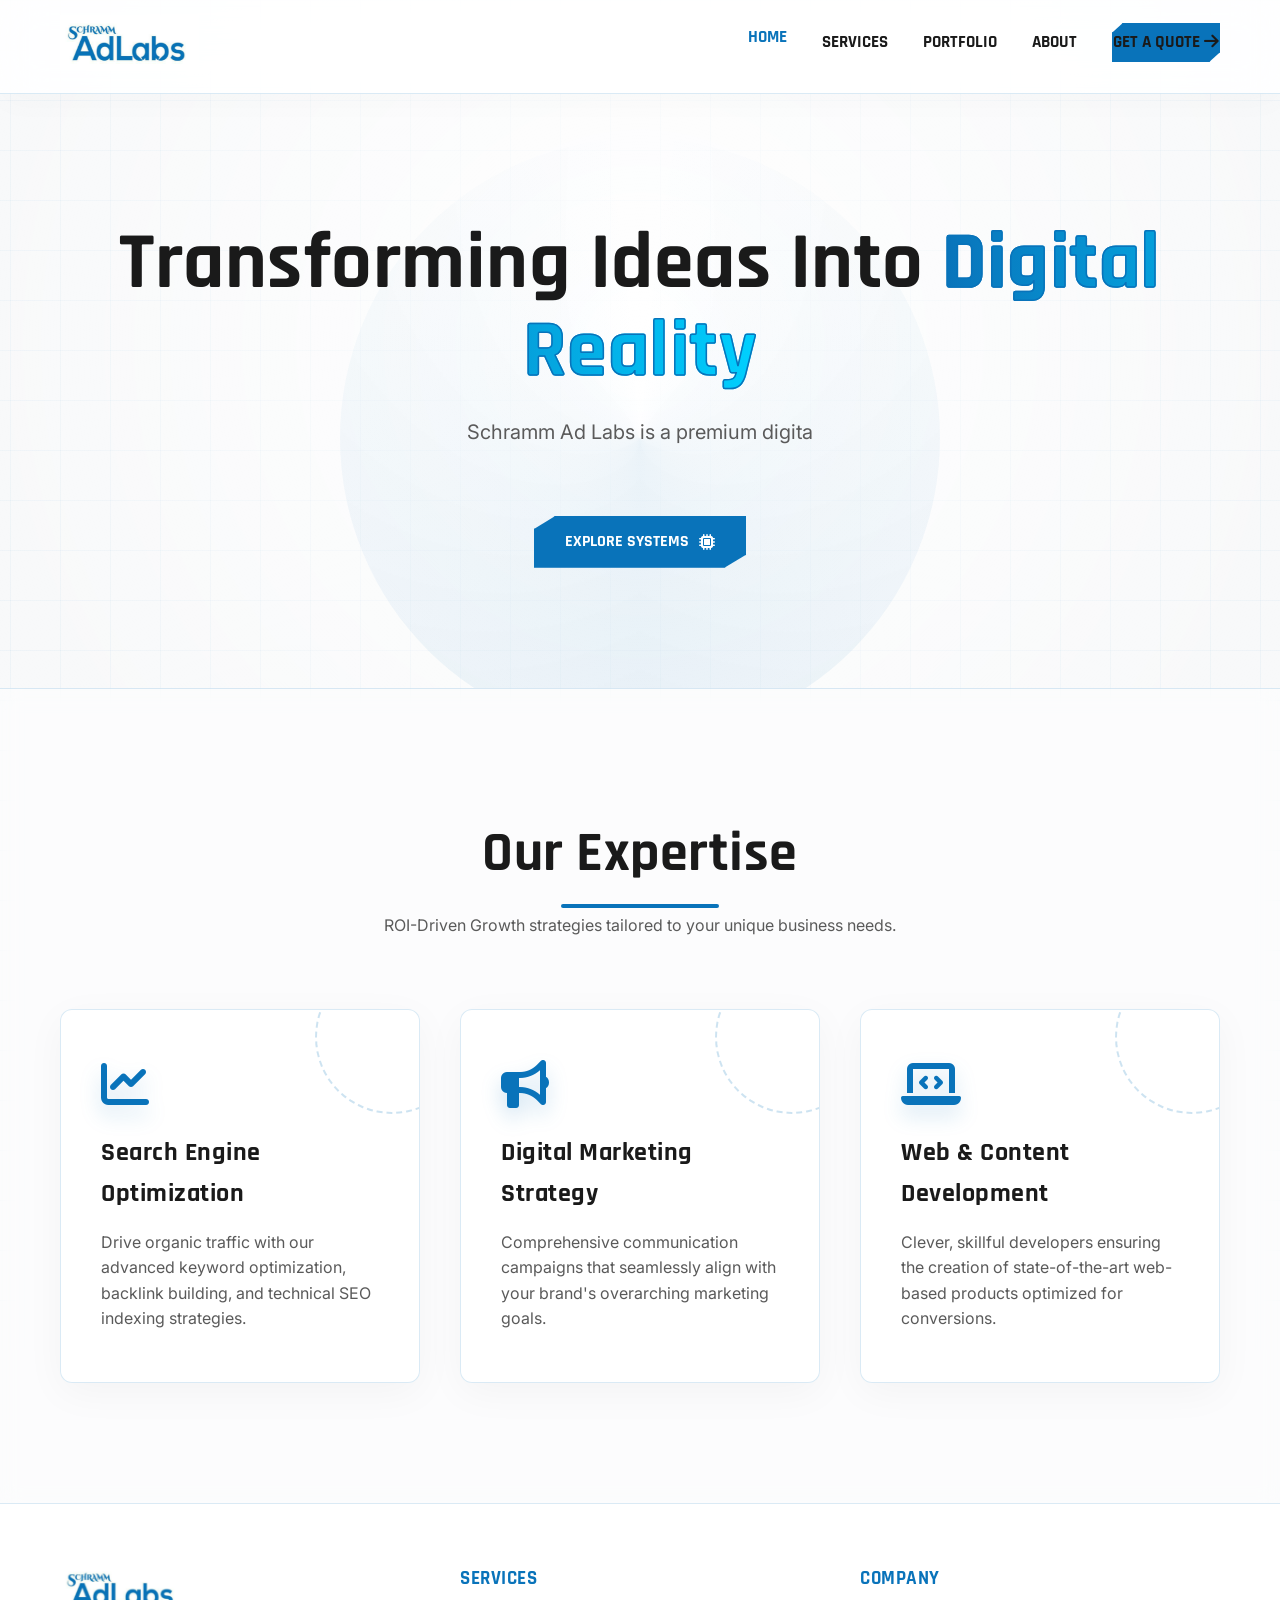
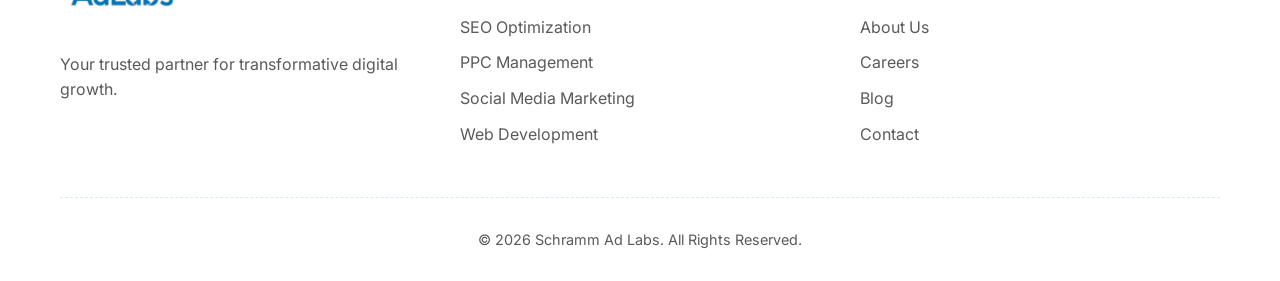
==== commit 0d7dcb20: "Refactor index.html to use external stylesheet Removed inline CSS styles and added a link to an exte" ====
--- a/index.html
+++ b/index.html
@@ -6,514 +6,16 @@
     <meta name="viewport" content="width=device-width, initial-scale=1, maximum-scale=5, user-scalable=yes">
     <title>Schramm Ad Labs | Premium Digital Marketing Agency</title>
     <meta name="description" content="Grow your business with Schramm Ad Labs, a premium digital marketing agency offering SEO, PPC, social media marketing, and performance-driven strategies.">
-    
-    <!-- Google Fonts for High-Tech & Premium Typography -->
     <link rel="preconnect" href="https://fonts.googleapis.com">
     <link rel="preconnect" href="https://fonts.gstatic.com" crossorigin>
     <link href="https://fonts.googleapis.com/css2?family=Inter:wght@300;400;600;800&family=Rajdhani:wght@500;600;700&display=swap" rel="stylesheet">
     <link href="https://cdnjs.cloudflare.com/ajax/libs/font-awesome/6.6.0/css/all.min.css" rel="stylesheet">
-
-    <style>
-        /* =========================================
-           CSS Variables - High Tech Light Theme
-           ========================================= */
-        :root {
-            --primary-blue: #0973BA; /* Extracted from Logo */
-            --tech-accent: #00d0ff;
-            --text-dark: #1A1A1A;
-            --text-light: #5A5A5A;
-            --bg-light: #F8F9FA;
-            --white: #FFFFFF;
-            --border-light: rgba(9, 115, 186, 0.15);
-            --transition: all 0.4s cubic-bezier(0.25, 0.8, 0.25, 1);
-        }
-
-        /* =========================================
-           Global Reset & Animated Panning Grid
-           ========================================= */
-        * {
-            margin: 0;
-            padding: 0;
-            box-sizing: border-box;
-        }
-
-        body {
-            font-family: 'Inter', sans-serif;
-            color: var(--text-dark);
-            background-color: var(--bg-light);
-            line-height: 1.6;
-            overflow-x: hidden;
-            position: relative;
-        }
-
-        /* Animated High-Tech Spatial Background Grid */
-        body::before {
-            content: "";
-            position: fixed;
-            top: -50%; 
-            left: -50%; 
-            width: 200%; 
-            height: 200%;
-            background-image: 
-                linear-gradient(rgba(9, 115, 186, 0.04) 1px, transparent 1px),
-                linear-gradient(90deg, rgba(9, 115, 186, 0.04) 1px, transparent 1px);
-            background-size: 50px 50px;
-            z-index: -1;
-            animation: panGrid 40s linear infinite;
-            pointer-events: none;
-        }
-
-        @keyframes panGrid {
-            0% { transform: translateY(0) translateX(0); }
-            100% { transform: translateY(50px) translateX(50px); }
-        }
-
-        h1, h2, h3, h4 {
-            font-family: 'Rajdhani', sans-serif;
-            letter-spacing: 0.5px;
-        }
-
-        a {
-            text-decoration: none;
-            color: inherit;
-        }
-
-        .container {
-            max-width: 1200px;
-            margin: 0 auto;
-            padding: 0 20px;
-            position: relative;
-            z-index: 2;
-        }
-
-        /* =========================================
-           Pre-Loader Animations
-           ========================================= */
-        #preloader {
-            position: fixed;
-            top: 0;
-            left: 0;
-            width: 100%;
-            height: 100%;
-            background-color: var(--white);
-            z-index: 9999;
-            display: flex;
-            flex-direction: column;
-            justify-content: center;
-            align-items: center;
-            transition: opacity 0.5s ease;
-        }
-
-        .loader-ring {
-            width: 100px;
-            height: 100px;
-            border-radius: 50%;
-            border: 3px solid transparent;
-            border-top-color: var(--primary-blue);
-            border-bottom-color: var(--tech-accent);
-            animation: spin 1.2s cubic-bezier(0.68, -0.55, 0.265, 1.55) infinite;
-            box-shadow: 0 0 30px rgba(9, 115, 186, 0.15);
-            position: relative;
-        }
-
-        .loader-ring::before {
-            content: '';
-            position: absolute;
-            top: 10px; left: 10px; right: 10px; bottom: 10px;
-            border-radius: 50%;
-            border: 3px solid transparent;
-            border-left-color: var(--primary-blue);
-            animation: spin 0.8s linear infinite reverse;
-        }
-
-        @keyframes spin {
-            0% { transform: rotate(0deg); }
-            100% { transform: rotate(360deg); }
-        }
-
-        /* =========================================
-           Header & Rolling-Text Navigation
-           ========================================= */
-        header {
-            background: rgba(255, 255, 255, 0.85);
-            backdrop-filter: blur(20px);
-            position: fixed;
-            width: 100%;
-            top: 0;
-            z-index: 1000;
-            border-bottom: 1px solid var(--border-light);
-            padding: 15px 0;
-            box-shadow: 0 10px 30px rgba(0, 0, 0, 0.02);
-            transition: var(--transition);
-        }
-
-        .nav-wrapper {
-            display: flex;
-            justify-content: space-between;
-            align-items: center;
-        }
-
-        .logo img {
-            max-height: 55px;
-            width: auto;
-            transition: var(--transition);
-        }
-
-        .logo img:hover {
-            transform: scale(1.05) rotate(-2deg);
-            filter: drop-shadow(0 0 15px rgba(9, 115, 186, 0.3));
-        }
-
-        .nav-links {
-            display: flex;
-            gap: 35px;
-            list-style: none;
-        }
-
-        .nav-links a {
-            font-family: 'Rajdhani', sans-serif;
-            text-transform: uppercase;
-            font-weight: 700;
-            font-size: 1.05rem;
-            color: var(--text-dark);
-            transition: var(--transition);
-            position: relative;
-            overflow: hidden;
-            display: inline-block;
-            padding: 5px 0;
-        }
-
-        /* Rolling Text Effect on Nav Hover */
-        .nav-links a::before {
-            content: attr(data-text);
-            position: absolute;
-            top: 100%;
-            left: 0;
-            color: var(--primary-blue);
-            transition: var(--transition);
-        }
-
-        .nav-links a:hover {
-            transform: translateY(-30%);
-            color: transparent;
-        }
-
-        .nav-links a:hover::before {
-            top: 0;
-        }
-
-        /* =========================================
-           Cyber Scan Buttons
-           ========================================= */
-        .btn-primary {
-            font-family: 'Rajdhani', sans-serif;
-            text-transform: uppercase;
-            background: var(--primary-blue);
-            color: var(--white);
-            padding: 12px 30px;
-            font-weight: 700;
-            display: inline-flex;
-            align-items: center;
-            gap: 10px;
-            transition: var(--transition);
-            border: 1px solid var(--primary-blue);
-            box-shadow: 0 10px 25px rgba(9, 115, 186, 0.2);
-            position: relative;
-            overflow: hidden;
-            clip-path: polygon(10% 0, 100% 0, 100% 75%, 90% 100%, 0 100%, 0 25%);
-            z-index: 1;
-        }
-
-        .btn-primary::before {
-            content: '';
-            position: absolute;
-            top: 0;
-            left: -100%;
-            width: 50%;
-            height: 100%;
-            background: linear-gradient(90deg, transparent, rgba(255, 255, 255, 0.4), transparent);
-            transform: skewX(-20deg);
-            transition: 0.5s ease;
-            z-index: -1;
-        }
-
-        .btn-primary:hover {
-            background: var(--white);
-            color: var(--primary-blue);
-            transform: translateY(-3px) scale(1.02);
-            box-shadow: 0 15px 35px rgba(9, 115, 186, 0.3);
-        }
-
-        .btn-primary:hover::before {
-            left: 150%;
-        }
-
-        /* =========================================
-           Hero Section
-           ========================================= */
-        .hero {
-            padding: 220px 0 120px;
-            background: radial-gradient(circle at 50% 50%, rgba(255,255,255,0.95) 0%, transparent 100%);
-            text-align: center;
-            position: relative;
-            overflow: hidden;
-        }
-
-        .hero-orb {
-            position: absolute;
-            top: 20%;
-            left: 50%;
-            transform: translateX(-50%);
-            width: 600px;
-            height: 600px;
-            border-radius: 50%;
-            background: conic-gradient(from 0deg, transparent, rgba(9,115,186,0.08), transparent);
-            animation: spin 15s linear infinite;
-            z-index: 0;
-        }
-
-        .hero h1 {
-            font-size: 5rem;
-            font-weight: 800;
-            line-height: 1.1;
-            margin-bottom: 20px;
-            color: var(--text-dark);
-        }
-
-        .hero h1 span {
-            color: transparent;
-            -webkit-text-stroke: 1.5px var(--primary-blue);
-            background: linear-gradient(90deg, var(--primary-blue), var(--tech-accent));
-            -webkit-background-clip: text;
-        }
-
-        .hero p {
-            font-size: 1.25rem;
-            color: var(--text-light);
-            max-width: 650px;
-            margin: 0 auto 40px;
-            min-height: 60px; /* Space reserved for Typewriter effect */
-        }
-
-        /* =========================================
-           Scroll Reveal Animations
-           ========================================= */
-        .reveal {
-            opacity: 0;
-            transform: translateY(50px);
-            transition: all 0.8s cubic-bezier(0.25, 0.8, 0.25, 1);
-        }
-
-        .reveal.active {
-            opacity: 1;
-            transform: translateY(0);
-        }
-
-        /* =========================================
-           Services / Features Section
-           ========================================= */
-        .services {
-            padding: 120px 0;
-            background-color: rgba(255, 255, 255, 0.5);
-            border-top: 1px solid var(--border-light);
-            backdrop-filter: blur(10px);
-        }
-
-        .section-header {
-            text-align: center;
-            margin-bottom: 70px;
-        }
-
-        .section-header h2 {
-            font-size: 3.5rem;
-            font-weight: 800;
-            color: var(--text-dark);
-            display: inline-block;
-            position: relative;
-        }
-
-        .section-header h2::after {
-            content: '';
-            position: absolute;
-            bottom: -10px;
-            left: 25%;
-            width: 50%;
-            height: 4px;
-            background: var(--primary-blue);
-            border-radius: 2px;
-        }
-
-        .services-grid {
-            display: grid;
-            grid-template-columns: repeat(auto-fit, minmax(320px, 1fr));
-            gap: 40px;
-        }
-
-        /* Floating Futuristic Cards */
-        .service-card {
-            background: rgba(255, 255, 255, 0.9);
-            padding: 50px 40px;
-            box-shadow: 0 10px 40px rgba(0,0,0,0.04);
-            border: 1px solid var(--border-light);
-            border-radius: 12px;
-            transition: var(--transition);
-            position: relative;
-            overflow: hidden;
-            z-index: 1;
-            animation: float 6s ease-in-out infinite;
-        }
-
-        .service-card:nth-child(2) { animation-delay: -2s; }
-        .service-card:nth-child(3) { animation-delay: -4s; }
-
-        @keyframes float {
-            0% { transform: translateY(0px); }
-            50% { transform: translateY(-12px); }
-            100% { transform: translateY(0px); }
-        }
-
-        .service-card::before {
-            content: '';
-            position: absolute;
-            top: -50px;
-            right: -50px;
-            width: 150px;
-            height: 150px;
-            border-radius: 50%;
-            border: 2px dashed rgba(9, 115, 186, 0.2);
-            transition: var(--transition);
-            animation: spin 10s linear infinite;
-            z-index: -1;
-        }
-
-        .service-card:hover {
-            box-shadow: 0 30px 60px rgba(9, 115, 186, 0.12);
-            border-color: rgba(9, 115, 186, 0.4);
-            animation-play-state: paused;
-            transform: translateY(-10px) scale(1.02);
-        }
-
-        .service-card:hover::before {
-            border-color: var(--primary-blue);
-            background: rgba(9, 115, 186, 0.05);
-        }
-
-        .service-card i {
-            font-size: 3rem;
-            color: var(--primary-blue);
-            margin-bottom: 25px;
-            transition: var(--transition);
-            filter: drop-shadow(0 10px 10px rgba(9, 115, 186, 0.2));
-        }
-
-        .service-card:hover i {
-            transform: scale(1.15) rotateY(15deg);
-            color: var(--tech-accent);
-        }
-
-        .service-card h3 {
-            font-size: 1.6rem;
-            margin-bottom: 15px;
-            font-weight: 700;
-        }
-
-        /* =========================================
-           Light High-Tech Footer
-           ========================================= */
-        footer {
-            background: var(--white);
-            border-top: 1px solid var(--border-light);
-            padding: 60px 0 30px;
-            position: relative;
-            z-index: 2;
-        }
-
-        .footer-grid {
-            display: grid;
-            grid-template-columns: repeat(auto-fit, minmax(200px, 1fr));
-            gap: 40px;
-            margin-bottom: 40px;
-        }
-
-        .footer-logo img {
-            max-height: 50px;
-            margin-bottom: 20px;
-            transition: var(--transition);
-        }
-
-        .footer-logo img:hover {
-            transform: scale(1.05);
-        }
-
-        .footer-links h4 {
-            font-family: 'Rajdhani', sans-serif;
-            font-size: 1.2rem;
-            margin-bottom: 20px;
-            color: var(--primary-blue);
-            text-transform: uppercase;
-        }
-
-        .footer-links ul {
-            list-style: none;
-        }
-
-        .footer-links ul li {
-            margin-bottom: 10px;
-        }
-
-        .footer-links ul li a {
-            color: var(--text-light);
-            transition: var(--transition);
-            position: relative;
-            padding-left: 0;
-        }
-
-        .footer-links ul li a::before {
-            content: '>';
-            position: absolute;
-            left: -15px;
-            opacity: 0;
-            color: var(--primary-blue);
-            transition: var(--transition);
-        }
-
-        .footer-links ul li a:hover {
-            color: var(--primary-blue);
-            padding-left: 15px;
-        }
-
-        .footer-links ul li a:hover::before {
-            opacity: 1;
-            left: 0;
-        }
-
-        .footer-bottom {
-            text-align: center;
-            padding-top: 30px;
-            border-top: 1px dashed var(--border-light);
-            font-size: 0.9rem;
-            color: var(--text-light);
-        }
-
-        /* =========================================
-           Responsive Design
-           ========================================= */
-        @media (max-width: 768px) {
-            .nav-links { display: none; }
-            .hero h1 { font-size: 2.8rem; }
-            .hero { padding: 160px 0 80px; }
-            .section-header h2 { font-size: 2.5rem; }
-        }
-    </style>
+    <link rel="stylesheet" href="style.css">
 </head>
 <body>
-
-    <!-- Light Theme Animated Preloader -->
     <div id="preloader">
         <div class="loader-ring"></div>
-        <div style="margin-top: 20px; font-family: 'Rajdhani', sans-serif; font-weight: 700; color: var(--primary-blue); letter-spacing: 2px;">
-            INITIALIZING SYSTEM_
-        </div>
+        <div style="margin-top: 20px; font-family: 'Rajdhani', sans-serif; font-weight: 700; color: var(--primary-blue); letter-spacing: 2px;">INITIALIZING SYSTEM_</div>
     </div>
 
     <!-- Header / Navigation -->
@@ -522,24 +24,30 @@
             <a href="index.html" class="logo">
                 <img src="image_33197f.png" alt="Schramm Ad Labs Logo">
             </a>
+            
+            <!-- Mobile Menu Hamburger Icon -->
+            <div class="menu-toggle">
+                <i class="fa-solid fa-bars"></i>
+            </div>
+
             <ul class="nav-links">
                 <li><a href="index.html" data-text="Home">Home</a></li>
                 <li><a href="services.html" data-text="Services">Services</a></li>
                 <li><a href="portfolio.html" data-text="Portfolio">Portfolio</a></li>
                 <li><a href="about.html" data-text="About">About</a></li>
+                <li>
+                    <a href="contact.html" class="btn-primary">
+                        Get a Quote <i class="fa-solid fa-arrow-right"></i>
+                    </a>
+                </li>
             </ul>
-            <a href="contact.html" class="btn-primary">
-                Get a Quote <i class="fa-solid fa-arrow-right"></i>
-            </a>
         </div>
     </header>
 
-    <!-- Hero Section -->
     <section class="hero">
         <div class="hero-orb"></div>
         <div class="container">
             <h1 class="reveal">Transforming Ideas Into <span>Digital Reality</span></h1>
-            <!-- Container for JS typewriter animation -->
             <p id="typewriter-text"></p>
             <a href="services.html" class="btn-primary reveal" style="transition-delay: 0.2s;">
                 Explore Systems <i class="fa-solid fa-microchip"></i>
@@ -547,7 +55,6 @@
         </div>
     </section>
 
-    <!-- Services Section -->
     <section id="services" class="services">
         <div class="container">
             <div class="section-header reveal">
@@ -574,14 +81,11 @@
         </div>
     </section>
 
-    <!-- Light Footer -->
     <footer>
         <div class="container">
             <div class="footer-grid">
                 <div class="footer-logo reveal">
-                    <a href="index.html">
-                        <img src="image_33197f.png" alt="Schramm Ad Labs Logo">
-                    </a>
+                    <a href="index.html"><img src="image_33197f.png" alt="Schramm Ad Labs Logo"></a>
                     <p style="color: var(--text-light); margin-top: 10px;">Your trusted partner for transformative digital growth.</p>
                 </div>
                 <div class="footer-links reveal" style="transition-delay: 0.2s;">
@@ -608,51 +112,6 @@
             </div>
         </div>
     </footer>
-
-    <!-- Integrated JavaScript for Interactivity & Animations -->
-    <script>
-        window.addEventListener('load', function() {
-            // 1. Handle Preloader
-            const preloader = document.getElementById('preloader');
-            setTimeout(function() {
-                preloader.style.opacity = '0';
-                setTimeout(function() {
-                    preloader.style.display = 'none';
-                    // Initiate Typewriter effect after preloader fades
-                    typeWriter();
-                }, 500); 
-            }, 800);
-
-            // 2. Scroll Reveal Observer
-            function reveal() {
-                const reveals = document.querySelectorAll(".reveal");
-                for (let i = 0; i < reveals.length; i++) {
-                    const windowHeight = window.innerHeight;
-                    const elementTop = reveals[i].getBoundingClientRect().top;
-                    const elementVisible = 80;
-
-                    if (elementTop < windowHeight - elementVisible) {
-                        reveals[i].classList.add("active");
-                    }
-                }
-            }
-            window.addEventListener("scroll", reveal);
-            reveal(); // Run once immediately on load
-        });
-
-        // 3. Typewriter Subtitle Effect
-        const text = "Schramm Ad Labs is a premium digital marketing agency offering coherent and bespoke marketing services for brands ready to scale.";
-        let charIndex = 0;
-        const speed = 30; // Milliseconds per character
-        const typeTarget = document.getElementById("typewriter-text");
-
-        function typeWriter() {
-            if (typeTarget && charIndex < text.length) {
-                typeTarget.innerHTML += text.charAt(charIndex);
-                charIndex++;
-                setTimeout(typeWriter, speed);
-            }
-        }
-    </script>
+    <script src="app.js"></script>
 </body>
 </html>
--- a/style.css
+++ b/style.css
@@ -0,0 +1,263 @@
+/* =========================================
+   CSS Variables - High Tech Light Theme
+   ========================================= */
+:root {
+    --primary-blue: #0973BA;
+    --tech-accent: #00d0ff;
+    --text-dark: #1A1A1A;
+    --text-light: #5A5A5A;
+    --bg-light: #F8F9FA;
+    --white: #FFFFFF;
+    --border-light: rgba(9, 115, 186, 0.15);
+    --transition: all 0.4s cubic-bezier(0.25, 0.8, 0.25, 1);
+}
+
+* { margin: 0; padding: 0; box-sizing: border-box; }
+
+body {
+    font-family: 'Inter', sans-serif;
+    color: var(--text-dark);
+    background-color: var(--bg-light);
+    line-height: 1.6;
+    overflow-x: hidden;
+    position: relative;
+}
+
+body::before {
+    content: ""; position: fixed; top: -50%; left: -50%; width: 200%; height: 200%;
+    background-image: 
+        linear-gradient(rgba(9, 115, 186, 0.04) 1px, transparent 1px),
+        linear-gradient(90deg, rgba(9, 115, 186, 0.04) 1px, transparent 1px);
+    background-size: 50px 50px; z-index: -1; animation: panGrid 40s linear infinite; pointer-events: none;
+}
+
+@keyframes panGrid { 0% { transform: translateY(0) translateX(0); } 100% { transform: translateY(50px) translateX(50px); } }
+
+h1, h2, h3, h4 { font-family: 'Rajdhani', sans-serif; letter-spacing: 0.5px; }
+a { text-decoration: none; color: inherit; }
+.container { max-width: 1200px; margin: 0 auto; padding: 0 20px; position: relative; z-index: 2; }
+
+/* Pre-Loader */
+#preloader {
+    position: fixed; top: 0; left: 0; width: 100%; height: 100%; background-color: var(--white);
+    z-index: 9999; display: flex; flex-direction: column; justify-content: center; align-items: center; transition: opacity 0.5s ease;
+}
+.loader-ring {
+    width: 100px; height: 100px; border-radius: 50%; border: 3px solid transparent;
+    border-top-color: var(--primary-blue); border-bottom-color: var(--tech-accent);
+    animation: spin 1.2s cubic-bezier(0.68, -0.55, 0.265, 1.55) infinite; position: relative;
+}
+.loader-ring::before {
+    content: ''; position: absolute; top: 10px; left: 10px; right: 10px; bottom: 10px;
+    border-radius: 50%; border: 3px solid transparent; border-left-color: var(--primary-blue);
+    animation: spin 0.8s linear infinite reverse;
+}
+@keyframes spin { 0% { transform: rotate(0deg); } 100% { transform: rotate(360deg); } }
+
+/* Header & Navigation */
+header {
+    background: rgba(255, 255, 255, 0.85); backdrop-filter: blur(20px);
+    position: fixed; width: 100%; top: 0; z-index: 1000;
+    border-bottom: 1px solid var(--border-light); padding: 15px 0;
+    box-shadow: 0 10px 30px rgba(0, 0, 0, 0.02); transition: var(--transition);
+}
+.nav-wrapper { display: flex; justify-content: space-between; align-items: center; }
+.logo img { max-height: 55px; width: auto; transition: var(--transition); position: relative; z-index: 1001; }
+.logo img:hover { transform: scale(1.05) rotate(-2deg); filter: drop-shadow(0 0 15px rgba(9, 115, 186, 0.3)); }
+
+.nav-links { display: flex; gap: 35px; list-style: none; align-items: center; }
+.nav-links a {
+    font-family: 'Rajdhani', sans-serif; text-transform: uppercase; font-weight: 700;
+    font-size: 1.05rem; color: var(--text-dark); transition: var(--transition);
+    position: relative; overflow: hidden; display: inline-block; padding: 5px 0;
+}
+.nav-links a::before {
+    content: attr(data-text); position: absolute; top: 100%; left: 0;
+    color: var(--primary-blue); transition: var(--transition);
+}
+.nav-links a:hover, .nav-links a.active { color: transparent; }
+.nav-links a:hover::before, .nav-links a.active::before { top: 0; color: var(--primary-blue); }
+
+/* Mobile Menu Toggle */
+.menu-toggle {
+    display: none; font-size: 1.8rem; color: var(--primary-blue); cursor: pointer; z-index: 1001;
+}
+
+/* Cyber Scan Buttons */
+.btn-primary {
+    font-family: 'Rajdhani', sans-serif; text-transform: uppercase; background: var(--primary-blue);
+    color: var(--white); padding: 12px 30px; font-weight: 700; display: inline-flex; align-items: center; gap: 10px;
+    transition: var(--transition); border: 1px solid var(--primary-blue); box-shadow: 0 10px 25px rgba(9, 115, 186, 0.2);
+    position: relative; overflow: hidden; clip-path: polygon(10% 0, 100% 0, 100% 75%, 90% 100%, 0 100%, 0 25%); z-index: 1;
+}
+.btn-primary::before {
+    content: ''; position: absolute; top: 0; left: -100%; width: 50%; height: 100%;
+    background: linear-gradient(90deg, transparent, rgba(255, 255, 255, 0.4), transparent);
+    transform: skewX(-20deg); transition: 0.5s ease; z-index: -1;
+}
+.btn-primary:hover {
+    background: var(--white); color: var(--primary-blue); transform: translateY(-3px) scale(1.02); box-shadow: 0 15px 35px rgba(9, 115, 186, 0.3);
+}
+.btn-primary:hover::before { left: 150%; }
+
+/* Hero Section */
+.hero { padding: 220px 0 120px; background: radial-gradient(circle at 50% 50%, rgba(255,255,255,0.95) 0%, transparent 100%); text-align: center; position: relative; overflow: hidden; }
+.hero-orb {
+    position: absolute; top: 20%; left: 50%; transform: translateX(-50%); width: 600px; height: 600px; border-radius: 50%;
+    background: conic-gradient(from 0deg, transparent, rgba(9,115,186,0.08), transparent); animation: spin 15s linear infinite; z-index: 0;
+}
+.hero h1 { font-size: 5rem; font-weight: 800; line-height: 1.1; margin-bottom: 20px; color: var(--text-dark); }
+.hero h1 span { color: transparent; -webkit-text-stroke: 1.5px var(--primary-blue); background: linear-gradient(90deg, var(--primary-blue), var(--tech-accent)); -webkit-background-clip: text; }
+.hero p { font-size: 1.25rem; color: var(--text-light); max-width: 650px; margin: 0 auto 40px; min-height: 60px; }
+
+/* Page Header (Internal Pages) */
+.page-header { padding: 180px 0 80px; text-align: center; background: radial-gradient(circle at 50% 50%, rgba(255,255,255,0.9) 0%, transparent 100%); border-bottom: 1px solid var(--border-light); position: relative; }
+.page-header h1 { font-size: 4rem; font-weight: 800; color: var(--text-dark); margin-bottom: 15px; }
+.page-header p { font-size: 1.2rem; color: var(--text-light); max-width: 600px; margin: 0 auto; min-height: 30px;}
+
+/* Scroll Reveal */
+.reveal { opacity: 0; transform: translateY(50px); transition: all 0.8s cubic-bezier(0.25, 0.8, 0.25, 1); }
+.reveal.active { opacity: 1; transform: translateY(0); }
+
+/* Common Grid & Sections */
+.content-section { padding: 100px 0; background-color: rgba(255, 255, 255, 0.4); backdrop-filter: blur(10px); }
+.services { padding: 120px 0; background-color: rgba(255, 255, 255, 0.5); border-top: 1px solid var(--border-light); backdrop-filter: blur(10px); }
+.section-header { text-align: center; margin-bottom: 70px; }
+.section-header h2 { font-size: 3.5rem; font-weight: 800; color: var(--text-dark); display: inline-block; position: relative; }
+.section-header h2::after { content: ''; position: absolute; bottom: -10px; left: 25%; width: 50%; height: 4px; background: var(--primary-blue); border-radius: 2px; }
+.grid, .services-grid { display: grid; grid-template-columns: repeat(auto-fit, minmax(300px, 1fr)); gap: 40px; }
+
+/* Cards */
+.service-card, .contact-card {
+    background: rgba(255, 255, 255, 0.9); padding: 50px 40px; box-shadow: 0 10px 40px rgba(0,0,0,0.04);
+    border: 1px solid var(--border-light); border-radius: 12px; transition: var(--transition); position: relative; overflow: hidden; z-index: 1;
+}
+.service-card { animation: float 6s ease-in-out infinite; }
+.service-card:nth-child(2) { animation-delay: -2s; }
+.service-card:nth-child(3) { animation-delay: -4s; }
+
+@keyframes float { 0% { transform: translateY(0px); } 50% { transform: translateY(-12px); } 100% { transform: translateY(0px); } }
+
+.service-card::before, .contact-card::before, .contact-card::after {
+    content: ''; position: absolute; transition: var(--transition); animation: spin 10s linear infinite; z-index: -1;
+}
+.service-card::before { top: -50px; right: -50px; width: 150px; height: 150px; border-radius: 50%; border: 2px dashed rgba(9, 115, 186, 0.2); }
+.contact-card::before { top: 0; left: 0; width: 30px; height: 30px; border: 3px solid transparent; border-top-color: var(--primary-blue); border-left-color: var(--primary-blue); animation: none; }
+.contact-card::after { bottom: 0; right: 0; width: 30px; height: 30px; border: 3px solid transparent; border-bottom-color: var(--primary-blue); border-right-color: var(--primary-blue); animation: none; }
+
+.service-card:hover { box-shadow: 0 30px 60px rgba(9, 115, 186, 0.12); border-color: rgba(9, 115, 186, 0.4); animation-play-state: paused; transform: translateY(-10px) scale(1.02); }
+.service-card:hover::before { border-color: var(--primary-blue); background: rgba(9, 115, 186, 0.05); }
+
+.service-card i { font-size: 3rem; color: var(--primary-blue); margin-bottom: 25px; transition: var(--transition); filter: drop-shadow(0 10px 10px rgba(9, 115, 186, 0.2)); }
+.service-card:hover i { transform: scale(1.15) rotateY(15deg); color: var(--tech-accent); }
+.service-card h3 { font-size: 1.6rem; margin-bottom: 15px; font-weight: 700; }
+
+/* Portfolio Specific */
+.portfolio-item { position: relative; height: 320px; background: var(--bg-light); overflow: hidden; border: 1px solid var(--border-light); border-radius: 12px; box-shadow: 0 10px 30px rgba(0,0,0,0.04); transition: var(--transition); }
+.portfolio-item img { width: 100%; height: 100%; object-fit: cover; opacity: 0.9; transition: var(--transition); }
+.portfolio-item::after { content: ''; position: absolute; inset: 0; background: rgba(9, 115, 186, 0.8); opacity: 0; transition: var(--transition); }
+.portfolio-item:hover { transform: translateY(-10px); box-shadow: 0 20px 40px rgba(9, 115, 186, 0.15); }
+.portfolio-item:hover img { transform: scale(1.1); }
+.portfolio-item:hover::after { opacity: 1; }
+.portfolio-info { position: absolute; top: 50%; left: 50%; transform: translate(-50%, -40%); text-align: center; opacity: 0; transition: all 0.5s cubic-bezier(0.25, 0.8, 0.25, 1); width: 100%; padding: 20px; z-index: 2; }
+.portfolio-item:hover .portfolio-info { opacity: 1; transform: translate(-50%, -50%); }
+.portfolio-info h3 { color: var(--white); font-size: 1.8rem; margin-bottom: 10px; text-shadow: 0 2px 10px rgba(0,0,0,0.2); }
+.portfolio-info p { color: rgba(255,255,255,0.9); margin-bottom: 20px; font-weight: 400; }
+
+/* Forms */
+.contact-form { display: flex; flex-direction: column; gap: 20px; }
+.contact-form input, .contact-form textarea { background: var(--white); border: 1px solid var(--border-light); padding: 15px 20px; color: var(--text-dark); font-family: 'Inter', sans-serif; font-size: 1rem; outline: none; transition: var(--transition); border-radius: 4px; }
+.contact-form input:focus, .contact-form textarea:focus { border-color: var(--primary-blue); box-shadow: 0 0 15px rgba(9, 115, 186, 0.1); }
+.contact-form textarea { resize: none; height: 160px; }
+
+/* Footer */
+footer { background: var(--white); border-top: 1px solid var(--border-light); padding: 60px 0 30px; position: relative; z-index: 2; }
+.footer-grid { display: grid; grid-template-columns: repeat(auto-fit, minmax(200px, 1fr)); gap: 40px; margin-bottom: 40px; }
+.footer-logo img { max-height: 50px; margin-bottom: 20px; transition: var(--transition); }
+.footer-logo img:hover { transform: scale(1.05); }
+.footer-links h4 { font-family: 'Rajdhani', sans-serif; font-size: 1.2rem; margin-bottom: 20px; color: var(--primary-blue); text-transform: uppercase; }
+.footer-links ul { list-style: none; }
+.footer-links ul li { margin-bottom: 10px; }
+.footer-links ul li a { color: var(--text-light); transition: var(--transition); position: relative; padding-left: 0; }
+.footer-links ul li a::before { content: '>'; position: absolute; left: -15px; opacity: 0; color: var(--primary-blue); transition: var(--transition); }
+.footer-links ul li a:hover { color: var(--primary-blue); padding-left: 15px; }
+.footer-links ul li a:hover::before { opacity: 1; left: 0; }
+.footer-bottom { text-align: center; padding-top: 30px; border-top: 1px dashed var(--border-light); font-size: 0.9rem; color: var(--text-light); }
+
+/* =========================================
+   RESPONSIVE DESIGN (Media Queries)
+   ========================================= */
+
+/* Tablets & Small Laptops */
+@media (max-width: 1024px) {
+    .hero h1 { font-size: 4rem; }
+    .page-header h1 { font-size: 3.5rem; }
+    .section-header h2 { font-size: 3rem; }
+    .hero-orb { width: 450px; height: 450px; }
+    .grid, .services-grid { gap: 30px; }
+}
+
+/* Mobile Devices (Phones & Small Tablets) */
+@media (max-width: 768px) {
+    /* Hamburger Menu Activation */
+    .menu-toggle { display: block; }
+    
+    .nav-links {
+        position: absolute;
+        top: 100%;
+        left: 0;
+        width: 100%;
+        background: rgba(255, 255, 255, 0.98);
+        backdrop-filter: blur(20px);
+        flex-direction: column;
+        padding: 30px 0;
+        box-shadow: 0 15px 30px rgba(0,0,0,0.05);
+        clip-path: polygon(0 0, 100% 0, 100% 0, 0 0); /* Hidden by default */
+        transition: all 0.5s cubic-bezier(0.25, 0.8, 0.25, 1);
+    }
+    
+    /* When active, menu drops down */
+    .nav-links.active {
+        clip-path: polygon(0 0, 100% 0, 100% 100%, 0 100%);
+    }
+
+    .nav-links li { margin: 15px 0; }
+    
+    .nav-links .btn-primary {
+        margin-top: 15px;
+    }
+
+    /* Typographic & Layout Scaling */
+    .hero { padding: 160px 0 80px; }
+    .hero h1 { font-size: 3rem; }
+    .hero p { font-size: 1.1rem; }
+    .hero-orb { width: 350px; height: 350px; }
+    
+    .page-header { padding: 140px 0 60px; }
+    .page-header h1 { font-size: 2.8rem; }
+    .page-header p { font-size: 1rem; }
+    
+    .section-header h2 { font-size: 2.5rem; }
+    
+    .service-card, .contact-card { padding: 30px 20px; }
+    
+    .grid, .services-grid { grid-template-columns: 1fr; }
+    
+    .footer-grid { grid-template-columns: 1fr 1fr; }
+}
+
+/* Very Small Mobile Phones */
+@media (max-width: 480px) {
+    .hero h1 { font-size: 2.5rem; }
+    .hero p { font-size: 1rem; }
+    .hero-orb { width: 250px; height: 250px; }
+    
+    .page-header h1 { font-size: 2.2rem; }
+    
+    .section-header h2 { font-size: 2rem; }
+    .service-card h3 { font-size: 1.4rem; }
+    
+    .footer-grid { grid-template-columns: 1fr; text-align: center; }
+    .footer-links ul li a::before { display: none; } /* Remove arrow on small mobile for center align */
+    .footer-links ul li a:hover { padding-left: 0; color: var(--primary-blue); }
+}
